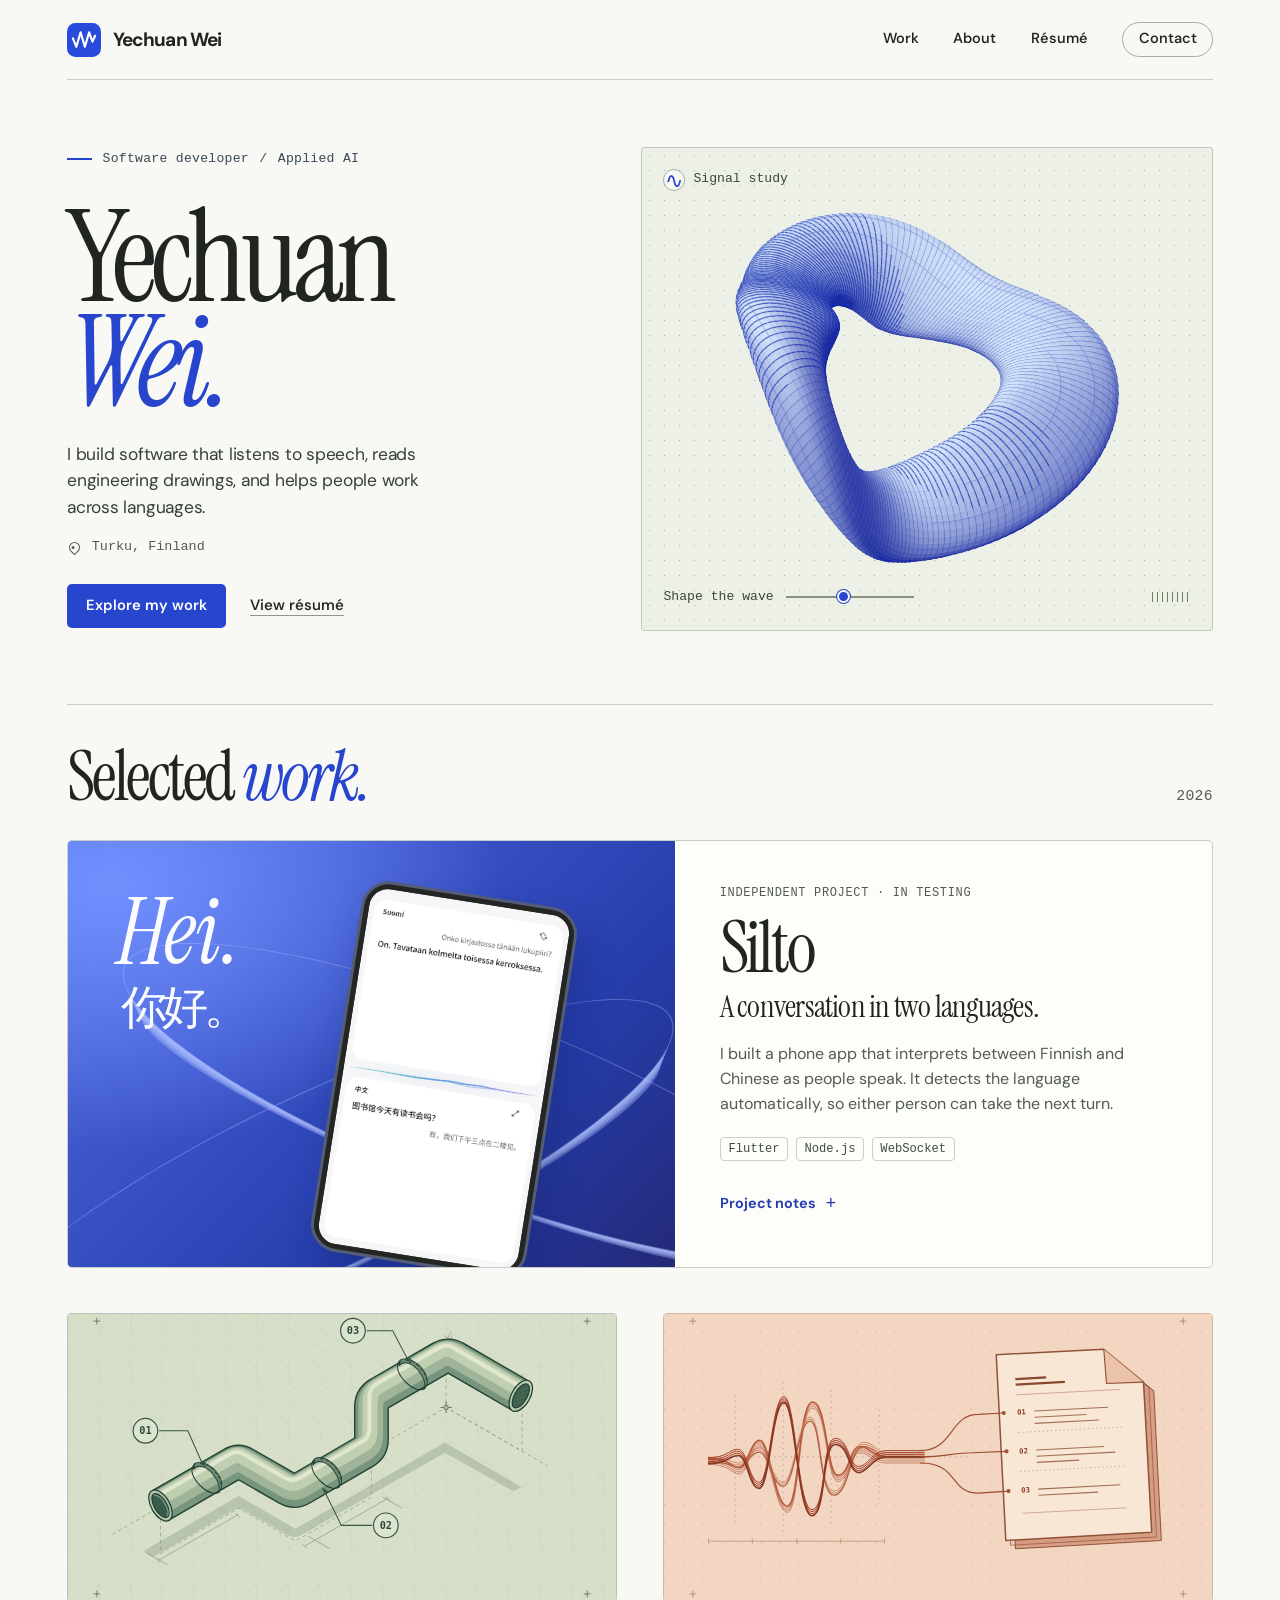
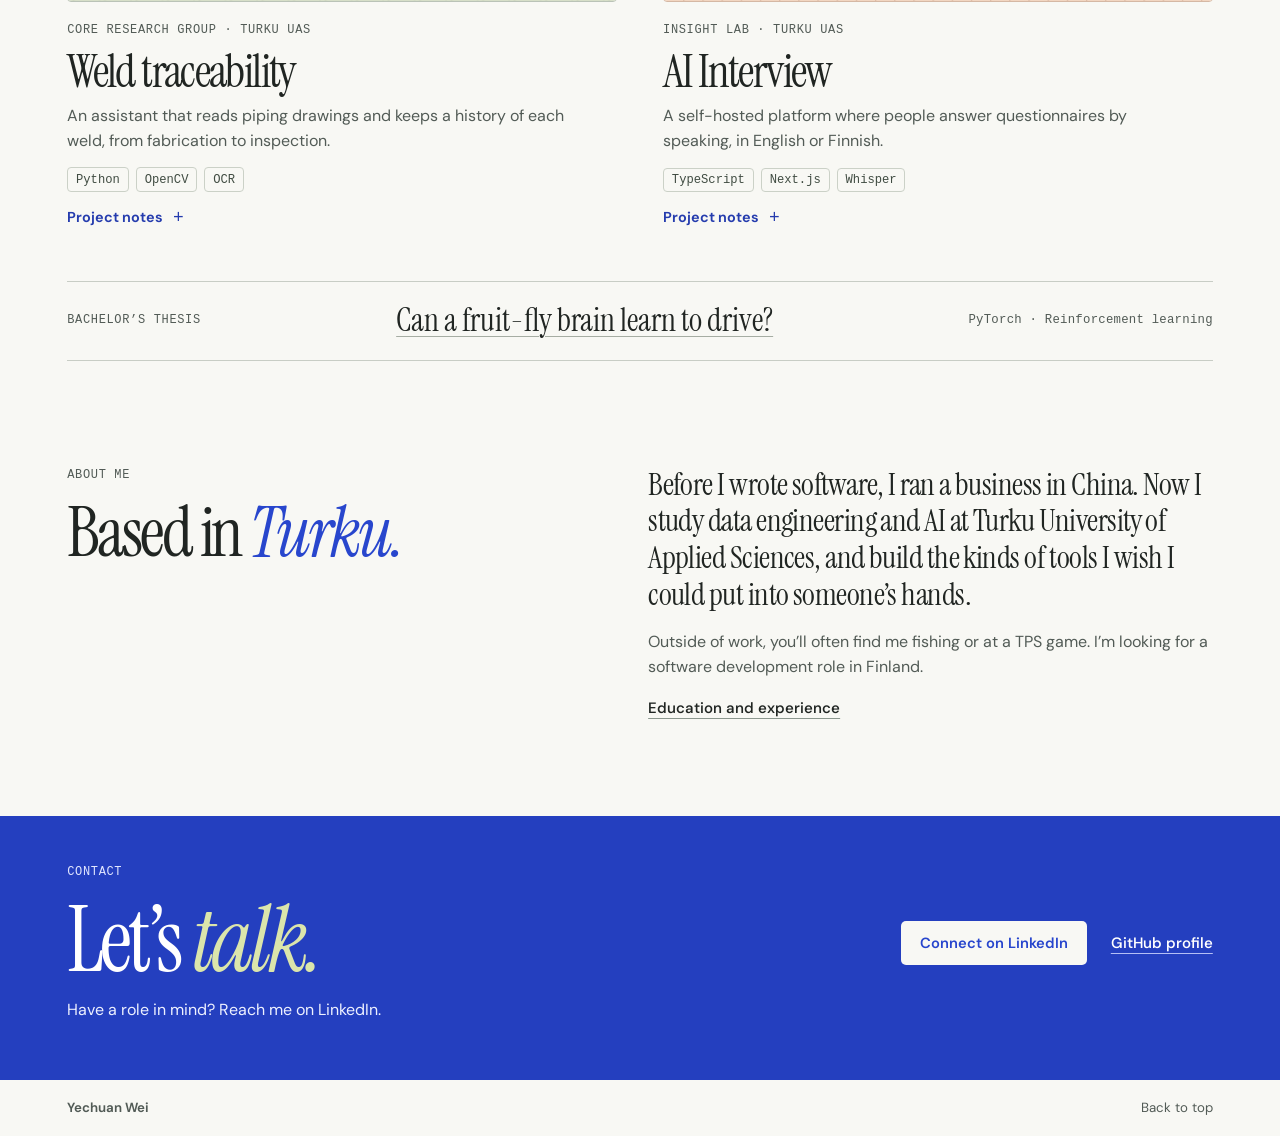
==== index.html @ ba3545ec "Publish Yechuan Wei portfolio and printable resume" ====
<!doctype html>
<html lang="en">
<head>
  <meta charset="utf-8">
  <meta name="viewport" content="width=device-width, initial-scale=1">
  <meta name="theme-color" content="#f8f8f4">
  <title>Yechuan Wei — Software developer in Turku</title>
  <meta name="description" content="Selected software and applied AI work by Yechuan Wei in Turku, Finland. Explore Silto, a weld traceability assistant, and a voice interview platform.">
  <meta property="og:title" content="Yechuan Wei — Software &amp; applied AI">
  <meta property="og:description" content="Independent projects and research work in Turku, Finland.">
  <meta property="og:type" content="website">
  <meta property="og:url" content="https://wycffff.github.io/">
  <link rel="canonical" href="https://wycffff.github.io/">
  <link rel="icon" href="assets/mark.svg" type="image/svg+xml">
  <link rel="preload" href="assets/instrument-serif.ttf" as="font" type="font/ttf" crossorigin>
  <link rel="stylesheet" href="assets/site.css">
  <script src="assets/signal.js" defer></script>
</head>
<body>
  <a class="skip" href="#main">Skip to content</a>
  <header class="mast wrap">
    <a class="brand" href="./" aria-label="Yechuan Wei, home"><img src="assets/mark.svg" alt="" width="34" height="34"> Yechuan Wei</a>
    <nav aria-label="Main navigation"><a href="#work">Work</a><a href="#about">About</a><a href="cv.html">Résumé</a><a class="nav-contact" href="#contact">Contact</a></nav>
  </header>
  <main id="main">
    <section class="hero wrap" aria-labelledby="name">
      <div class="intro">
        <p class="eyebrow"><span class="blue-line"></span> Software developer <span aria-hidden="true">/</span> Applied AI</p>
        <h1 id="name">Yechuan <em>Wei.</em></h1>
        <p class="intro-copy">I build software that listens to speech, reads engineering drawings, and helps people work across languages.</p>
        <p class="place"><span class="pin" aria-hidden="true"></span> Turku, Finland</p>
        <div class="actions"><a class="button primary" href="#work">Explore my work</a><a class="text-link" href="cv.html">View résumé</a></div>
      </div>
      <figure class="study">
        <div class="study-title"><span class="wave-icon" aria-hidden="true">∿</span> Signal study</div>
        <div class="plot"><canvas id="signal-art" aria-hidden="true"></canvas></div>
        <figcaption><label for="signal-shape">Shape the wave</label><input type="range" id="signal-shape" min="0" max="100" value="44" aria-label="Shape the wave"><span class="ticks" aria-hidden="true"></span></figcaption>
        <noscript><p class="no-script">Enable JavaScript to explore the interactive surface.</p></noscript>
      </figure>
    </section>
    <section id="work" class="work wrap" aria-labelledby="work-title">
      <div class="section-heading"><h2 id="work-title">Selected <em>work.</em></h2><span class="meta">2026</span></div>
      <article class="feature">
        <div class="silto-cover">
          <div class="cover-type" aria-hidden="true"><span>Hei.</span><span lang="zh">你好。</span></div>
          <div class="handset"><img src="assets/silto-live.webp" width="563" height="1000" loading="lazy" alt="Silto showing a sample library conversation in Finnish and Chinese."></div>
        </div>
        <div class="feature-copy">
          <p class="eyebrow micro">Independent project · In testing</p>
          <h3>Silto</h3><p class="subtitle">A conversation in two languages.</p>
          <p>I built a phone app that interprets between Finnish and Chinese as people speak. It detects the language automatically, so either person can take the next turn.</p>
          <ul class="stack" aria-label="Technologies"><li>Flutter</li><li>Node.js</li><li>WebSocket</li></ul>
          <details><summary><span class="closed">Project notes</span><span class="open">Close notes</span></summary><p>I wrote the Android app and the real-time backend that connects speech recognition, translation, and speech synthesis. I tested how the system handles numbers, units, and negation in spoken exchanges. The screenshot shows a sample conversation from the app.</p></details>
        </div>
      </article>
      <div class="projects">
        <article class="project">
          <img class="project-art" src="assets/weld-art.svg" alt="Illustration of a pipe network with its welds marked." width="800" height="480" loading="lazy">
          <p class="eyebrow micro">CoRe research group · Turku UAS</p>
          <h3>Weld traceability</h3>
          <p>An assistant that reads piping drawings and keeps a history of each weld, from fabrication to inspection.</p>
          <ul class="stack" aria-label="Technologies"><li>Python</li><li>OpenCV</li><li>OCR</li></ul>
          <details><summary><span class="closed">Project notes</span><span class="open">Close notes</span></summary><p>I combined pipe topology with a vision-language model to locate welds and read their identifiers. A Telegram bot lets field workers attach inspection notes and photos to a joint, then export its history as a weld log.</p></details>
        </article>
        <article class="project">
          <img class="project-art" src="assets/interview-art.svg" alt="Illustration of speech taking shape as a structured document." width="800" height="480" loading="lazy">
          <p class="eyebrow micro">INSIGHT Lab · Turku UAS</p>
          <h3>AI Interview</h3>
          <p>A self-hosted platform where people answer questionnaires by speaking, in English or Finnish.</p>
          <ul class="stack" aria-label="Technologies"><li>TypeScript</li><li>Next.js</li><li>Whisper</li></ul>
          <details><summary><span class="closed">Project notes</span><span class="open">Close notes</span></summary><p>As the main developer, I took an early prototype through packaging and deployment. I added questionnaire publishing, spoken follow-up questions, and reports in Word and PDF. Local speech and language models let an organisation process interviews on its own server.</p></details>
        </article>
      </div>
      <aside class="research"><span class="eyebrow micro">Bachelor’s thesis</span><a href="https://github.com/wycffff/fly-connectome-driving">Can a fruit-fly brain learn to drive?</a><span class="research-tech">PyTorch · Reinforcement learning</span></aside>
    </section>
    <section class="about wrap" id="about" aria-labelledby="about-title">
      <div><p class="eyebrow micro">About me</p><h2 id="about-title">Based in <em>Turku.</em></h2></div>
      <div class="bio"><p>Before I wrote software, I ran a business in China. Now I study data engineering and AI at Turku University of Applied Sciences, and build the kinds of tools I wish I could put into someone’s hands.</p><p>Outside of work, you’ll often find me fishing or at a TPS game. I’m looking for a software development role in Finland.</p><a class="text-link" href="cv.html">Education and experience</a></div>
    </section>
    <section id="contact" class="contact" aria-labelledby="contact-title"><div class="wrap contact-inner"><div><p class="eyebrow micro">Contact</p><h2 id="contact-title">Let’s <em>talk.</em></h2><p>Have a role in mind? Reach me on LinkedIn.</p></div><div class="contact-links"><a class="button" href="https://www.linkedin.com/in/yechuan-wei-78a9b0292/">Connect on LinkedIn</a><a class="text-link" href="https://github.com/wycffff">GitHub profile</a></div></div></section>
  </main>
  <footer class="wrap footer"><span>Yechuan Wei</span><a href="#main">Back to top</a></footer>
</body></html>
---- assets/site.css ----
@font-face{font-family:Instrument;src:url(instrument-serif.ttf) format("truetype");font-display:swap}
@font-face{font-family:Instrument;src:url(instrument-italic.ttf) format("truetype");font-style:italic;font-display:swap}
@font-face{font-family:DM;src:url(dm-sans.ttf) format("truetype");font-weight:100 1000;font-display:swap}
:root{--paper:#f8f8f4;--ink:#202522;--muted:#525b56;--blue:#2846cd;--rule:#c8cdc5;--serif:Instrument,Georgia,serif;--sans:DM,Arial,sans-serif;--mono:ui-monospace,"SFMono-Regular",Consolas,monospace;color:var(--ink);background:var(--paper);font-family:var(--sans);font-synthesis:none;scroll-behavior:smooth}
*{box-sizing:border-box}body,figure,h1,h2,h3,p{margin:0}body{font-size:1rem;line-height:1.55}a{color:inherit;text-decoration:none}button,input,summary{font:inherit}a,summary,input{touch-action:manipulation}a:focus-visible,summary:focus-visible,input:focus-visible{outline:3px solid #ea7300;outline-offset:5px}
.wrap{width:min(1320px,calc(100% - clamp(44px,10.5vw,170px)));margin-inline:auto}section[id]{scroll-margin-top:1.5rem}.skip{position:fixed;left:1rem;top:-8rem;background:white;padding:.65rem 1rem;z-index:3}.skip:focus{top:1rem}
.mast{min-height:80px;display:flex;justify-content:space-between;align-items:center;gap:1rem;border-bottom:1px solid var(--rule)}
.brand,.mast nav,.actions,.place,.eyebrow,.study-title,.study figcaption,.section-heading,.stack,.contact-links,.footer{display:flex;align-items:center}
.brand{gap:.72rem;font-weight:700;letter-spacing:-.045em;font-size:1.19rem}.mast nav{gap:clamp(1.2rem,2.7vw,2.7rem);font-size:.91rem;font-weight:550}.mast nav a:hover,.footer a:hover{color:var(--blue)}.nav-contact{border:1px solid #a6afa4;border-radius:20px;padding:.34rem .95rem}
.hero{display:grid;grid-template-columns:1fr 1.12fr;gap:clamp(35px,5vw,85px);align-items:center;padding-block:clamp(45px,5.2vw,83px) clamp(52px,5.7vw,85px)}
.intro{min-width:0}.eyebrow,.meta,.research-tech{font:500 .82rem/1.4 var(--mono);letter-spacing:.02em}.eyebrow{gap:.65rem}.blue-line{display:inline-block;width:25px;height:2px;background:var(--blue)}.intro .eyebrow{color:#384a55}
h1,h2,h3,.subtitle{font-family:var(--serif);font-weight:400}h1{font-size:clamp(6.2rem,9.9vw,10.5rem);line-height:.79;letter-spacing:-.05em;margin:clamp(1.8rem,3.1vw,3.1rem) 0 1.75rem}h1 em{display:block;margin-top:.04em;color:var(--blue);font-weight:400}em{font-weight:400}
.intro-copy{font-size:clamp(1.07rem,1.36vw,1.25rem);letter-spacing:-.014em;line-height:1.52;color:#354239;max-width:33ch}.place{gap:.6rem;margin-top:1.1rem;color:var(--muted);font: .84rem/1.4 var(--mono)}.pin{width:11px;height:11px;border:1.6px solid currentColor;border-radius:8px 8px 8px 0;transform:rotate(-45deg);margin:0 2px}.pin:after{content:"";display:block;width:3px;height:3px;background:currentColor;border-radius:100%;margin:2.3px}
.actions{gap:1.5rem;margin-top:1.7rem}.button{display:inline-flex;min-height:44px;align-items:center;justify-content:center;border-radius:5px;padding:.65rem 1.18rem;font-size:.92rem;font-weight:600;background:var(--paper);color:var(--blue);transition:background .16s}.button.primary{background:var(--blue);color:white}.button.primary:hover{background:#192d9f}.text-link{display:inline-block;font-size:.94rem;font-weight:550;text-decoration:underline;text-underline-offset:5px;text-decoration-color:#8b978e}.text-link:hover{color:var(--blue);text-decoration-color:currentColor}
.study{position:relative;isolation:isolate;overflow:hidden;display:flex;flex-direction:column;aspect-ratio:1.18;background-color:#ecf0e6;background-image:radial-gradient(#a4b09d 0.66px,transparent 0.8px);background-size:15px 15px;border:1px solid #bfcbba;border-radius:3px;padding:clamp(13px,1.65vw,25px)}
.study-title,.study figcaption{font-family:var(--mono);color:#3a483d;font-size:.82rem}.study-title{gap:8px}.wave-icon{display:inline-grid;place-items:center;width:22px;height:22px;border:1px solid #a6b69f;border-radius:50%;font:bold 22px/1 Georgia;color:var(--blue);background:var(--paper)}
.plot{flex:1;min-height:0;position:relative;margin:.2rem .15rem}.plot canvas{position:absolute;inset:0;display:block;width:100%;height:100%}.study figcaption{gap:.8rem;justify-content:flex-start}.study input{appearance:none;-webkit-appearance:none;width:clamp(80px,10vw,145px);height:24px;margin:0;background:transparent;cursor:pointer;accent-color:var(--blue)}.study input::-webkit-slider-runnable-track{height:2px;background:#84927f}.study input::-moz-range-track{height:2px;background:#84927f}.study input::-webkit-slider-thumb{appearance:none;width:13px;height:13px;margin-top:-5.5px;background:var(--blue);border-radius:50%;border:2px solid var(--paper);box-shadow:0 0 0 1px var(--blue)}.study input::-moz-range-thumb{width:10px;height:10px;border:2px solid var(--paper);border-radius:50%;background:var(--blue)}.ticks{width:39px;height:10px;margin-left:auto;background:repeating-linear-gradient(90deg,#68805e 0 1px,transparent 1px 5px)}.no-script{position:absolute;top:45%;width:85%;text-align:center}
.work{border-top:1px solid var(--rule);padding:2.4rem 0 4rem}.section-heading{justify-content:space-between;align-items:baseline;margin-bottom:1.8rem}h2{font-size:clamp(3.05rem,5.4vw,5.4rem);line-height:.98;letter-spacing:-.045em}h2 em{color:var(--blue)}.meta,.micro{color:var(--muted)}.meta{font-size:.92rem}
.feature{display:grid;grid-template-columns:1.13fr 1fr;border:1px solid var(--rule);border-radius:5px;overflow:hidden;background:#fdfdf9}.feature-copy{padding:clamp(1.65rem,3.5vw,3.5rem);align-self:center}.micro{text-transform:uppercase;font-size:.75rem;letter-spacing:.055em}.feature h3{margin:.62rem 0 .18rem;font-size:clamp(3.4rem,5.6vw,6.5rem);letter-spacing:-.045em;line-height:1}.subtitle{font-size:clamp(1.6rem,2.4vw,2.5rem);line-height:1.12;margin:.4rem 0 1.1rem;letter-spacing:-.025em}.feature-copy>p:not(.eyebrow,.subtitle),.project>p:not(.eyebrow),details p,.bio p{color:var(--muted)}.feature-copy>p:not(.eyebrow,.subtitle){max-width:45ch}
.silto-cover{position:relative;isolation:isolate;overflow:hidden;min-height:380px;background:radial-gradient(ellipse at 7% 10%,#7190fe,transparent 49%),linear-gradient(135deg,#506ae3,#263ead 66%,#242978);color:#fbfcff}
.silto-cover:before,.silto-cover:after{content:"";position:absolute;width:125%;height:41%;bottom:0;left:-20%;transform:rotate(-25deg);border:1px solid #b0c0ff63;border-radius:50%;box-shadow:0 8px 0 -7px #b0c0ff63,0 16px 0 -14px #b0c0ff63,0 24px 0 -21px #b0c0ff63,0 32px 0 -28px #b0c0ff63}
.silto-cover:after{bottom:18%;left:5%;transform:rotate(21deg);z-index:-1}.cover-type{position:absolute;left:8%;top:11%;font:italic clamp(3.7rem,7vw,7.5rem)/1 var(--serif);z-index:1}.cover-type span{display:block}.cover-type span[lang]{font:400 clamp(1.7rem,3.6vw,3.7rem)/1.35 "Noto Serif CJK SC","Songti SC",serif;letter-spacing:-.1em;margin-left:4px}
.handset{position:absolute;left:44%;top:12%;width:clamp(155px,17vw,255px);transform:rotate(9deg);background:#242623;border:3px solid #555c75;border-radius:28px;padding:5px;box-shadow:11px 20px 35px #121d634c}.handset img{display:block;width:100%;height:auto;border-radius:19px}
.stack{gap:.45rem;list-style:none;flex-wrap:wrap;padding:0;margin:1.25rem 0}.stack li{border:1px solid #cbd1c7;border-radius:4px;padding:.14rem .49rem;font: .76rem/1.5 var(--mono);color:#404c42}.feature details,.project details{padding-top:.2rem}details summary{cursor:pointer;list-style:none;display:inline-flex;align-items:center;gap:.62rem;color:#253cae;font-size:.9rem;font-weight:650;min-height:38px}summary::-webkit-details-marker{display:none}summary:after{content:"+";font:1.12rem var(--mono)}details[open] summary:after{content:"−"}details .open,details[open] .closed{display:none}details[open] .open{display:inline}details p{font-size:.98rem;max-width:62ch;padding:.55rem 0}
.projects{display:grid;grid-template-columns:1fr 1fr;gap:clamp(1.5rem,3.6vw,3.5rem);margin-top:clamp(2.1rem,3.5vw,3.6rem)}.project-art{display:block;width:100%;height:auto;aspect-ratio:1.9;object-fit:cover;border:1px solid #bac3b7;border-radius:4px;margin-bottom:1.25rem}.project:nth-child(2) .project-art{border-color:#d5b8a4}.project h3{font-size:clamp(2.3rem,3.6vw,3.8rem);line-height:1.1;letter-spacing:-.035em;margin:.4rem 0 .5rem}.project>p:not(.eyebrow){max-width:47ch}.project .stack{margin:.85rem 0 .2rem}
.research{display:flex;align-items:center;justify-content:space-between;gap:1.5rem;border-block:1px solid var(--rule);padding:1.35rem 0;margin-top:2.75rem}.research a{font:clamp(1.55rem,2.5vw,2.3rem)/1.1 var(--serif);text-decoration:underline;text-decoration-thickness:1px;text-underline-offset:5px;text-decoration-color:#a6ada3}.research a:hover{color:var(--blue)}.research-tech{font-size:.77rem;color:var(--muted)}
.about{display:grid;grid-template-columns:1fr 1.12fr;gap:clamp(2rem,6vw,6rem);padding:2.6rem 0 6rem}.about .eyebrow,.contact .eyebrow{margin-bottom:1rem}.bio p:first-child{color:var(--ink);font:clamp(1.6rem,2.4vw,2.25rem)/1.2 var(--serif);letter-spacing:-.018em}.bio p+p{margin:1rem 0}.contact{background:#243fbf;color:#fff}.contact-inner{display:flex;align-items:center;justify-content:space-between;padding-block:3rem 3.6rem;gap:2rem}.contact .micro{color:#e1e6ff}.contact h2{font-size:clamp(4rem,7vw,7rem)}.contact h2 em{color:#dbe5ab}.contact p:not(.eyebrow){color:#eef1ff;margin-top:.8rem}.contact-links{gap:1.5rem}.contact .text-link{color:white;text-decoration-color:#b5bff5}.contact .button:hover{background:#e7edc9}.footer{justify-content:space-between;padding-block:1.1rem;font-size:.83rem;color:var(--muted)}.footer span{font-weight:650}
@media(max-width:850px){.hero{gap:1.8rem;grid-template-columns:1fr 1fr}.study{aspect-ratio:.99}.research{flex-wrap:wrap;justify-content:flex-start}.research-tech{flex-basis:100%}.feature-copy{padding:1.5rem}.silto-cover{min-height:310px}.contact-links{flex-direction:column;align-items:flex-start;gap:.8rem}}
@media(max-width:650px){.wrap{width:calc(100% - 36px)}.mast{min-height:66px}.brand{gap:.45rem;font-size:1rem}.brand img{width:28px;height:28px}.mast nav{gap:.77rem;font-size:.82rem}.nav-contact{padding:.3rem .6rem}.hero{grid-template-columns:1fr;gap:1.9rem;padding-block:2rem 2.2rem}h1{font-size:clamp(5.1rem,19.5vw,7.2rem);margin:1.35rem 0 1.1rem;line-height:.94}h1 em{display:inline;margin:0}.intro-copy{max-width:38ch}.place{margin-top:.65rem}.actions{margin-top:1.25rem}.study{aspect-ratio:1.35;padding:14px}.work{padding:1.65rem 0 2.2rem}.section-heading{margin-bottom:1.2rem}.feature,.projects,.about{grid-template-columns:1fr}.feature-copy{padding:1.5rem}.silto-cover{min-height:auto;aspect-ratio:1.5}.handset{width:40%;top:9%;left:45%}.cover-type{font-size:clamp(3.8rem,15vw,6rem)}.cover-type span[lang]{font-size:clamp(2rem,8vw,3.5rem)}.projects{gap:2rem;margin-top:2rem}.about{gap:1.05rem;padding:1.1rem 0 3rem}.research{gap:.55rem;align-items:flex-start;flex-direction:column}.research-tech{flex-basis:auto}.contact-inner{align-items:flex-start;flex-direction:column}.contact-links{flex-direction:row;align-items:center;gap:1.3rem}}
@media(max-width:380px){.mast nav{gap:.58rem}.nav-contact{border:0;padding:0}.mast .brand{font-size:.92rem}.hero .eyebrow{font-size:.74rem}}
@media(prefers-reduced-motion:reduce){:root{scroll-behavior:auto}*,*::before,*::after{transition:none!important}}
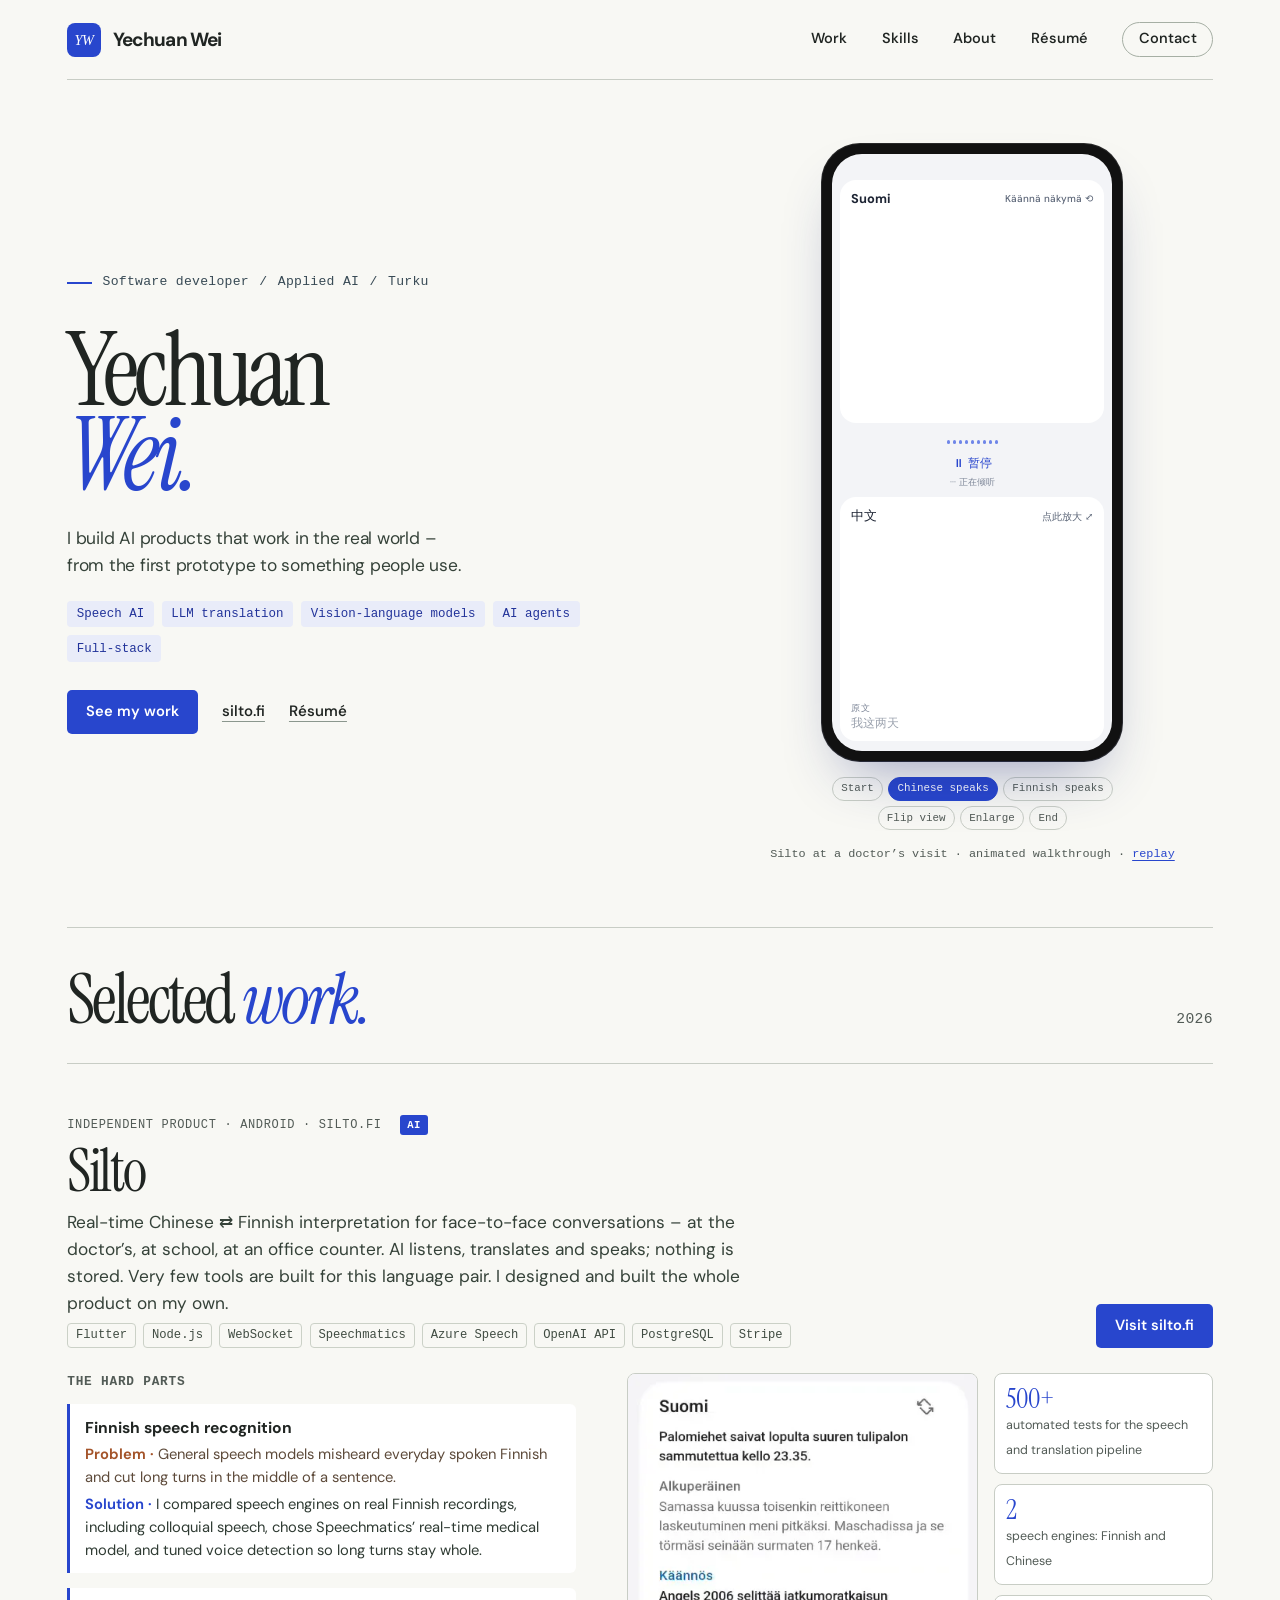
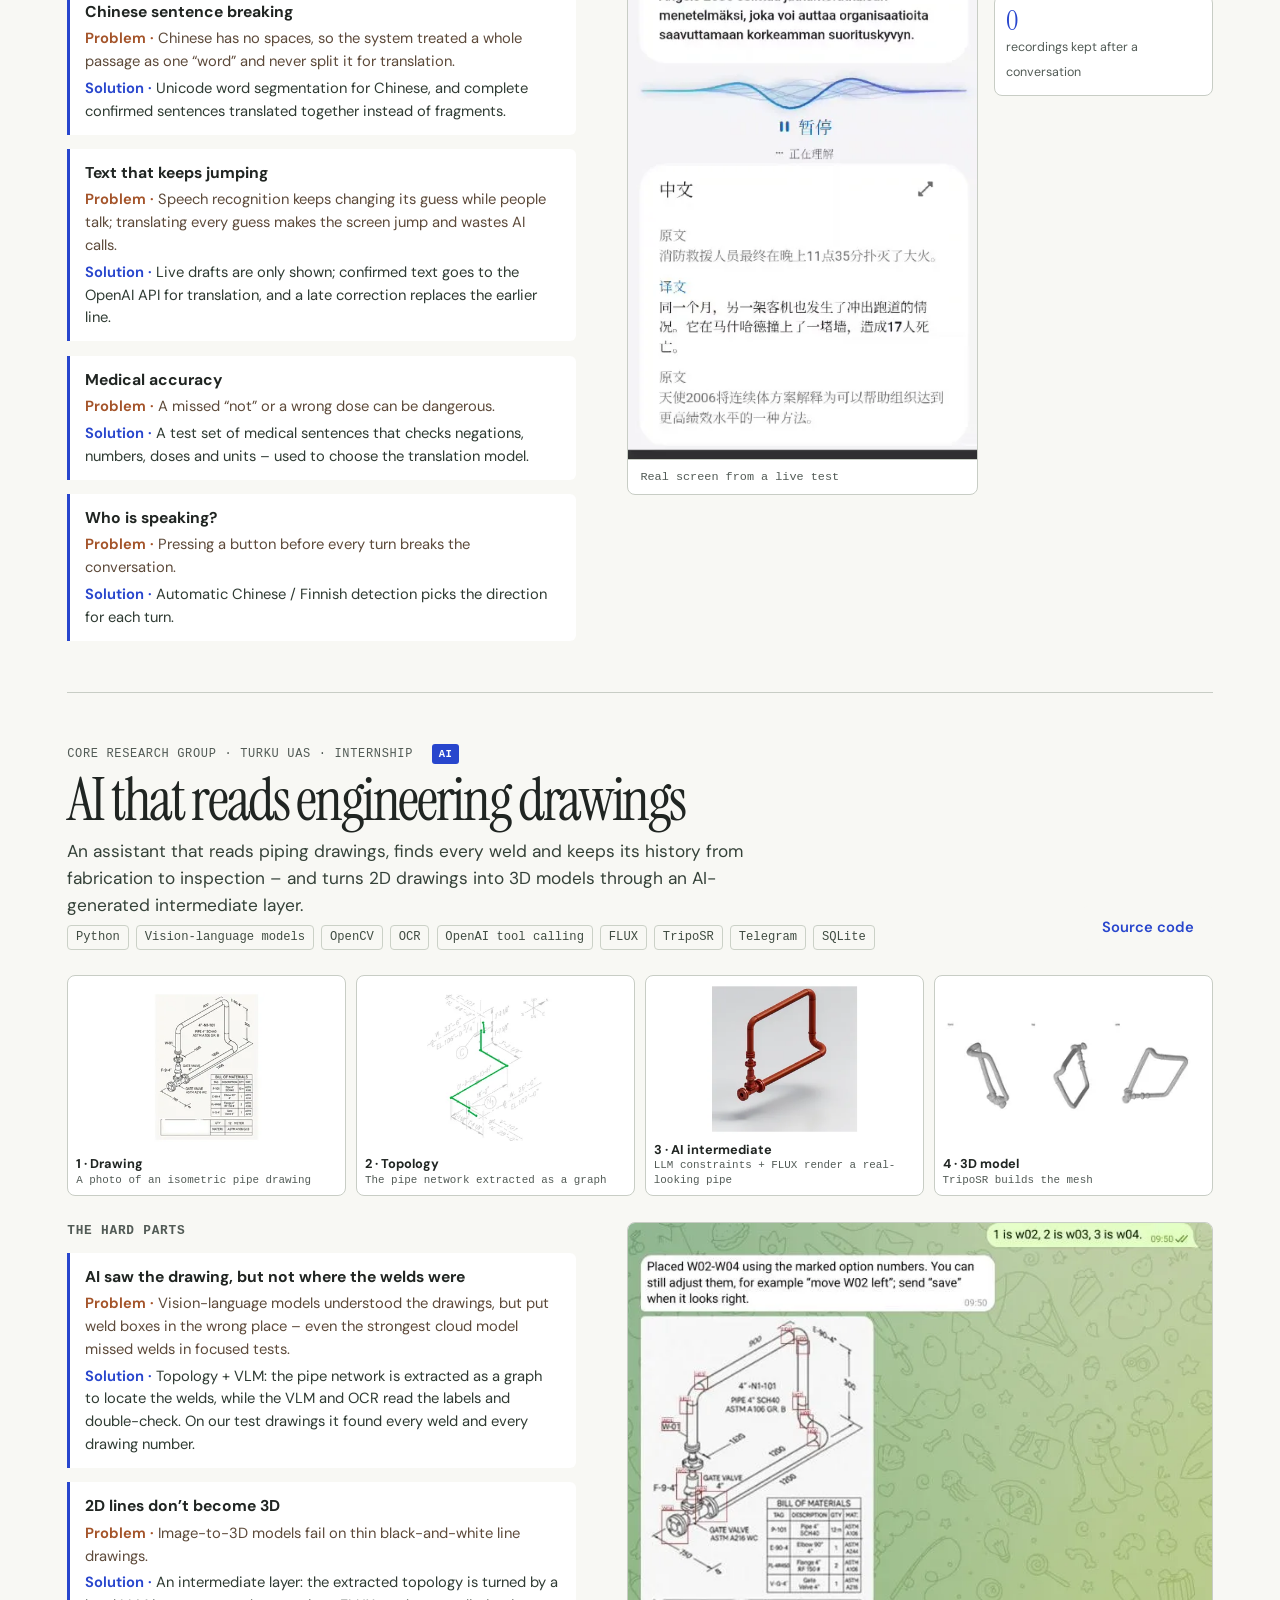
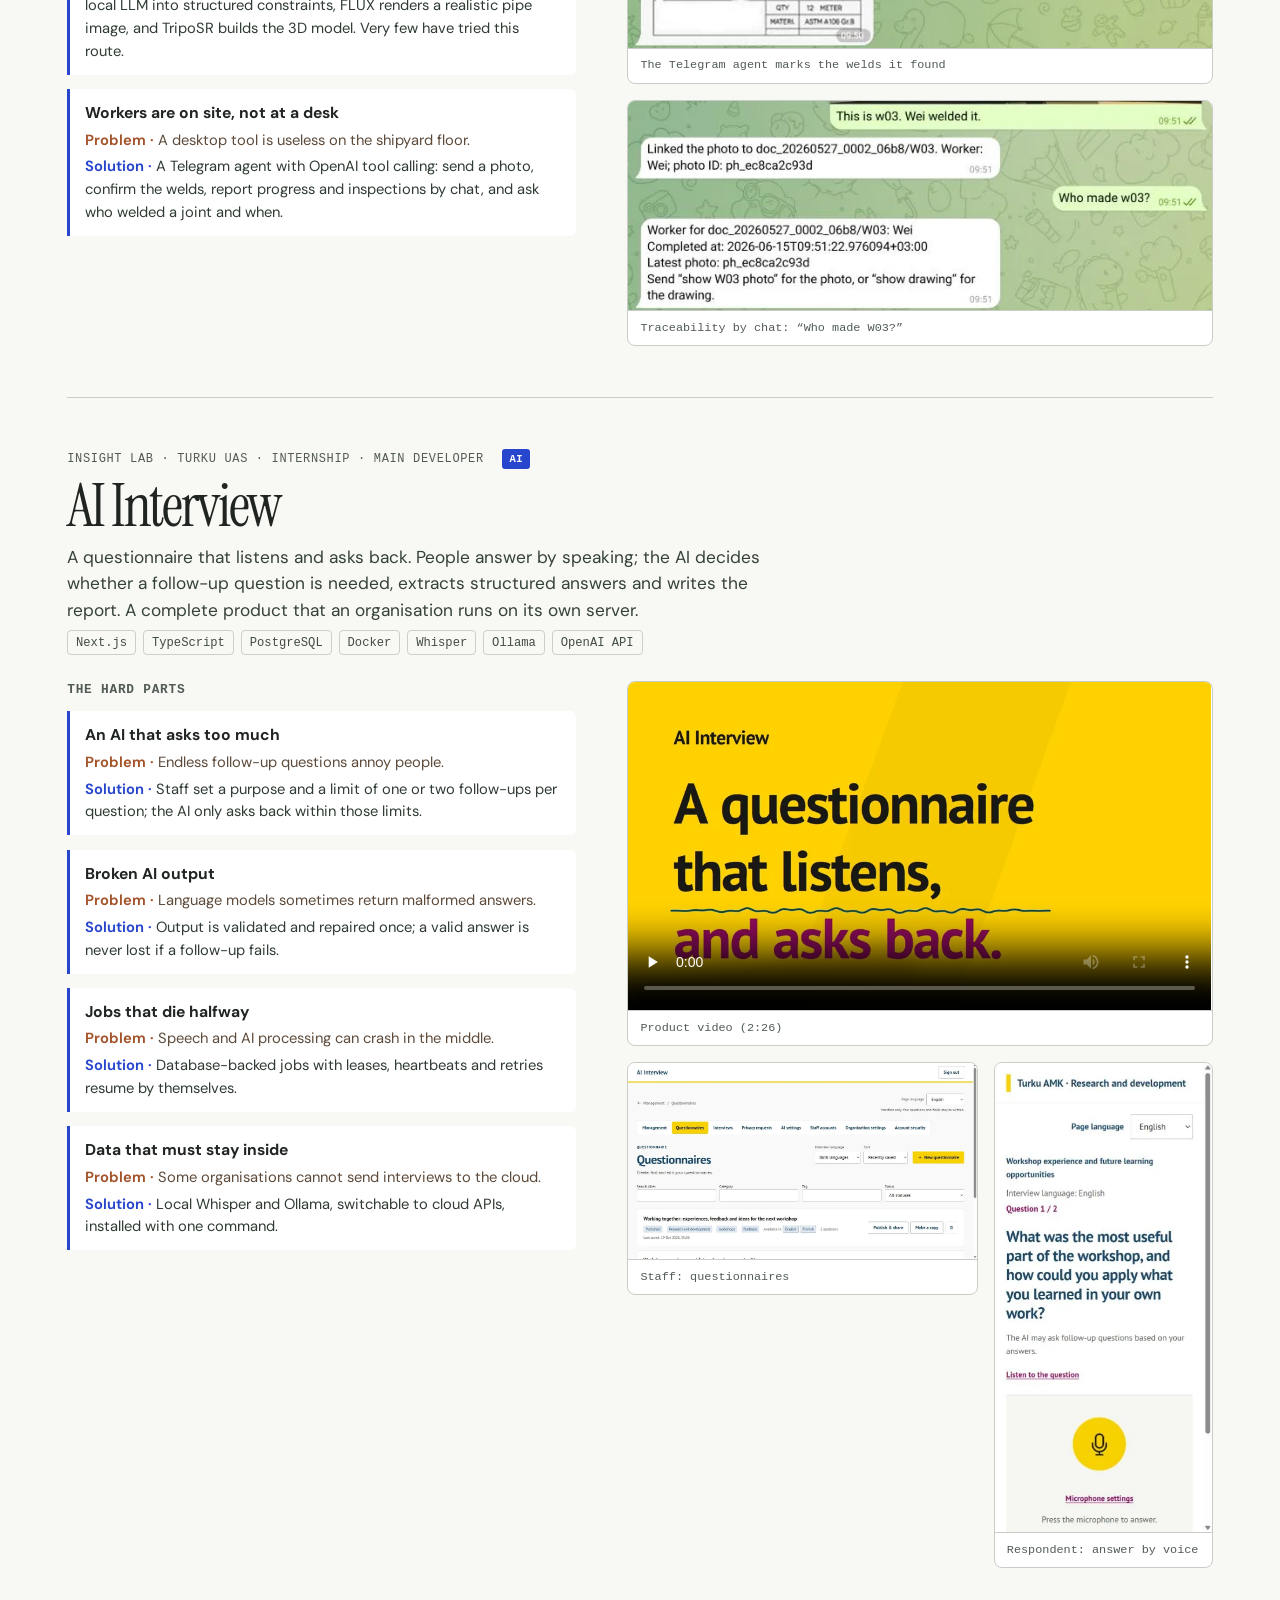
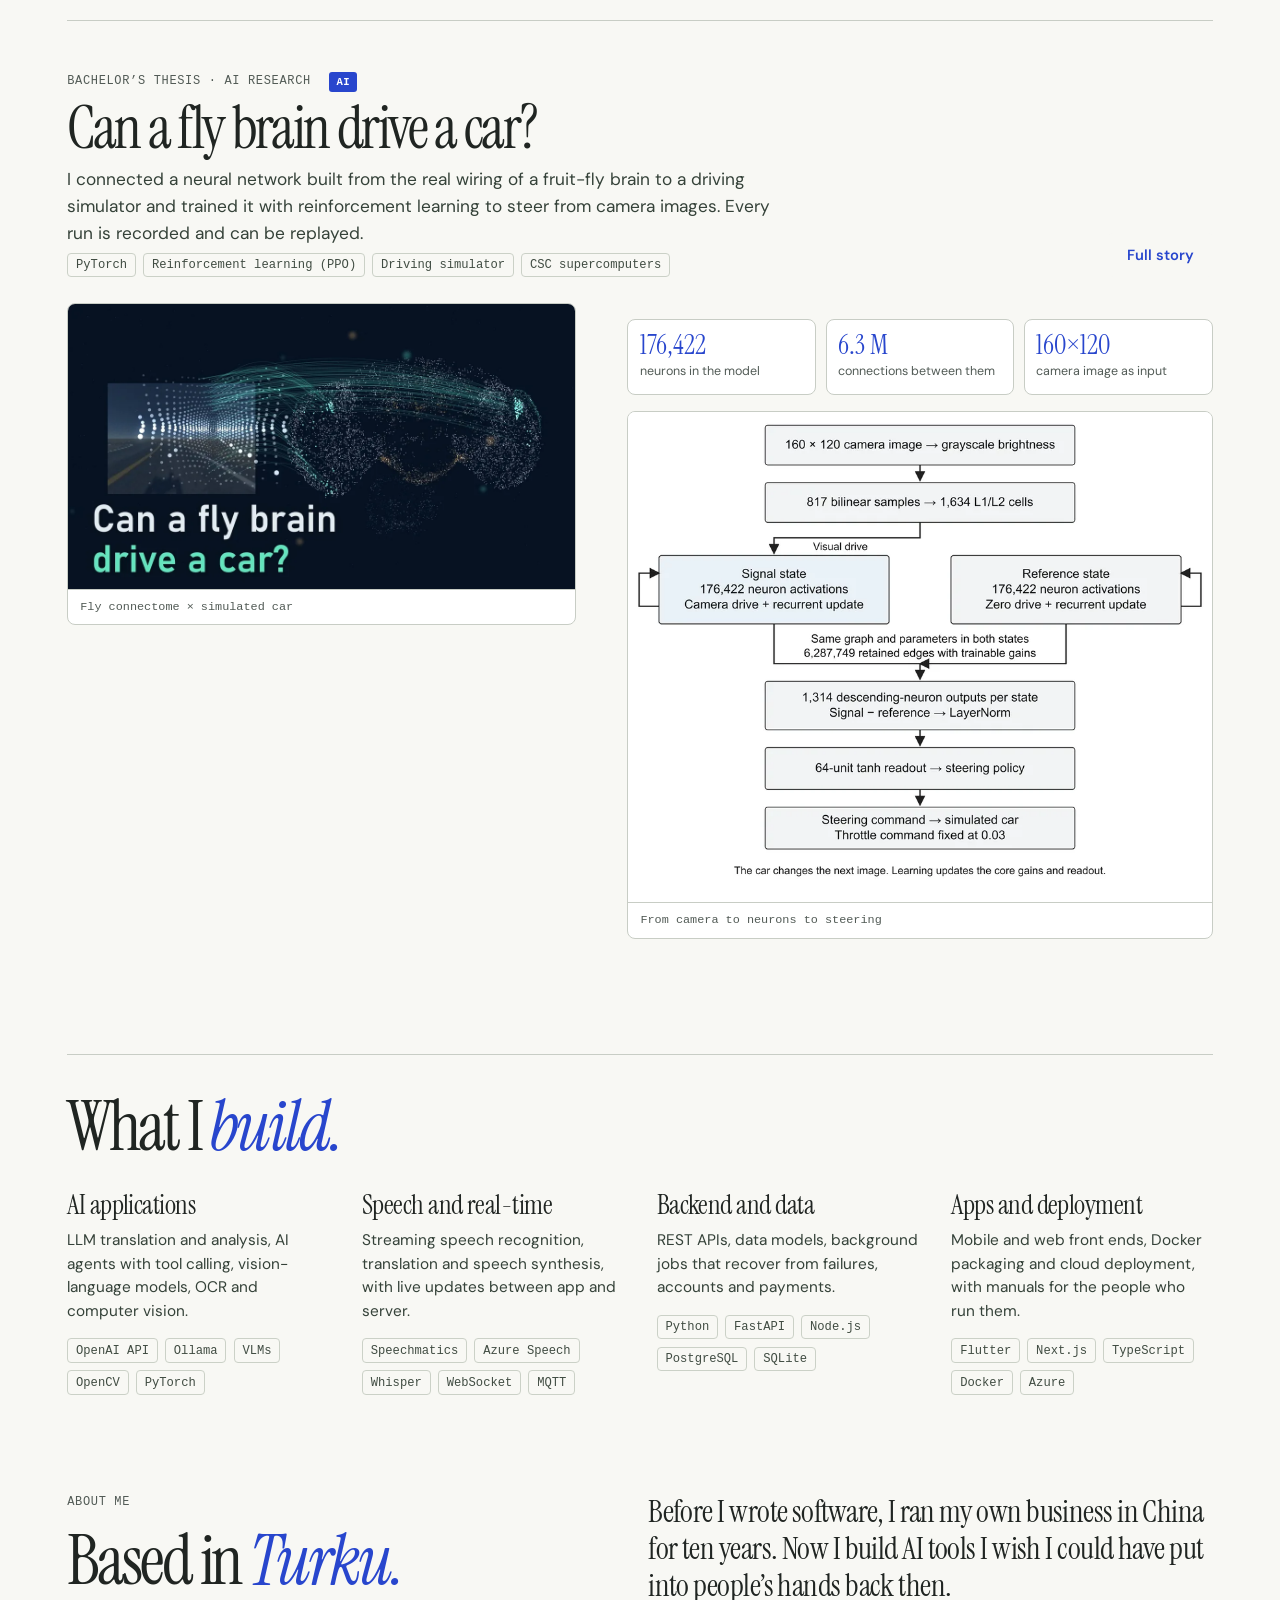
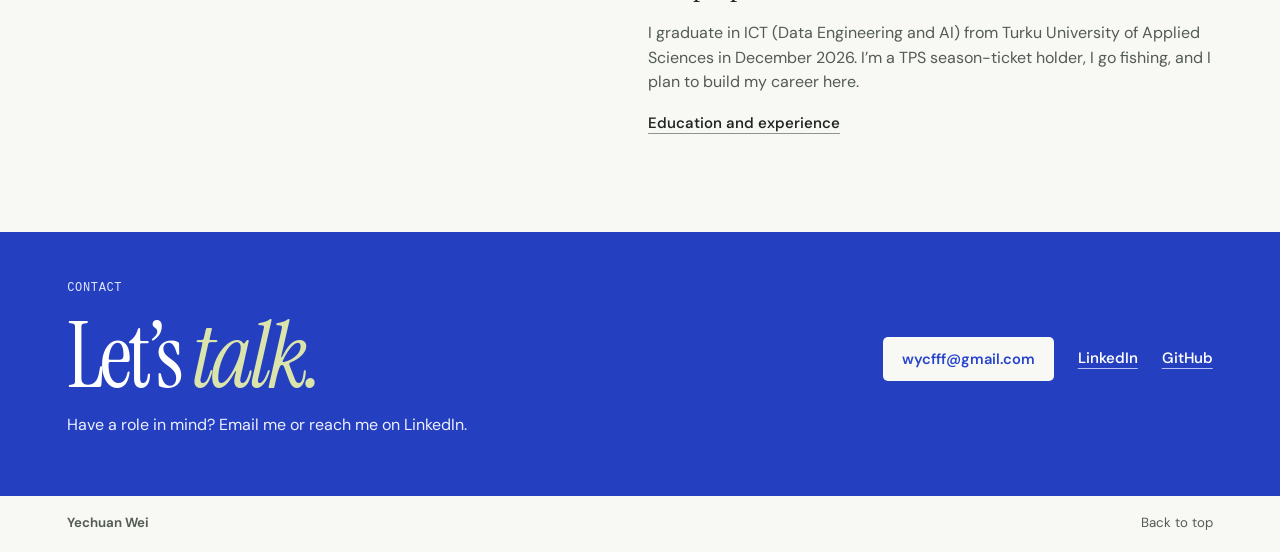
==== commit e4ed36ed: "Show projects with real visuals, live Silto demo and problem-solution notes Replace the decorative s" ====
--- a/index.html
+++ b/index.html
@@ -4,80 +4,204 @@
   <meta charset="utf-8">
   <meta name="viewport" content="width=device-width, initial-scale=1">
   <meta name="theme-color" content="#f8f8f4">
-  <title>Yechuan Wei — Software developer in Turku</title>
-  <meta name="description" content="Selected software and applied AI work by Yechuan Wei in Turku, Finland. Explore Silto, a weld traceability assistant, and a voice interview platform.">
-  <meta property="og:title" content="Yechuan Wei — Software &amp; applied AI">
-  <meta property="og:description" content="Independent projects and research work in Turku, Finland.">
+  <title>Yechuan Wei — AI products, built end to end</title>
+  <meta name="description" content="Yechuan Wei, software developer in Turku, Finland. Silto real-time Chinese–Finnish interpreter, AI that reads engineering drawings, and a voice interview platform.">
+  <meta property="og:title" content="Yechuan Wei — AI products, built end to end">
+  <meta property="og:description" content="Real-time speech translation, AI for engineering drawings and a voice interview platform. Turku, Finland.">
   <meta property="og:type" content="website">
   <meta property="og:url" content="https://wycffff.github.io/">
+  <meta property="og:image" content="https://wycffff.github.io/assets/silto-real.webp">
   <link rel="canonical" href="https://wycffff.github.io/">
   <link rel="icon" href="assets/mark.svg" type="image/svg+xml">
   <link rel="preload" href="assets/instrument-serif.ttf" as="font" type="font/ttf" crossorigin>
   <link rel="stylesheet" href="assets/site.css">
-  <script src="assets/signal.js" defer></script>
+  <link rel="stylesheet" href="assets/v2.css">
+  <script src="assets/silto-demo.js" defer></script>
 </head>
 <body>
   <a class="skip" href="#main">Skip to content</a>
   <header class="mast wrap">
     <a class="brand" href="./" aria-label="Yechuan Wei, home"><img src="assets/mark.svg" alt="" width="34" height="34"> Yechuan Wei</a>
-    <nav aria-label="Main navigation"><a href="#work">Work</a><a href="#about">About</a><a href="cv.html">Résumé</a><a class="nav-contact" href="#contact">Contact</a></nav>
+    <nav aria-label="Main navigation"><a href="#work">Work</a><a href="#skills">Skills</a><a href="#about">About</a><a href="cv.html">Résumé</a><a class="nav-contact" href="#contact">Contact</a></nav>
   </header>
   <main id="main">
-    <section class="hero wrap" aria-labelledby="name">
+
+    <section class="hero-v2 wrap" aria-labelledby="name">
       <div class="intro">
-        <p class="eyebrow"><span class="blue-line"></span> Software developer <span aria-hidden="true">/</span> Applied AI</p>
+        <p class="eyebrow"><span class="blue-line"></span> Software developer <span aria-hidden="true">/</span> Applied AI <span aria-hidden="true">/</span> Turku</p>
         <h1 id="name">Yechuan <em>Wei.</em></h1>
-        <p class="intro-copy">I build software that listens to speech, reads engineering drawings, and helps people work across languages.</p>
-        <p class="place"><span class="pin" aria-hidden="true"></span> Turku, Finland</p>
-        <div class="actions"><a class="button primary" href="#work">Explore my work</a><a class="text-link" href="cv.html">View résumé</a></div>
+        <p class="intro-copy">I build AI products that work in the real world – from the first prototype to something people use.</p>
+        <div class="proof"><span>Speech AI</span><span>LLM translation</span><span>Vision-language models</span><span>AI agents</span><span>Full-stack</span></div>
+        <div class="actions"><a class="button primary" href="#work">See my work</a><a class="text-link" href="https://silto.fi">silto.fi</a><a class="text-link" href="cv.html">Résumé</a></div>
       </div>
-      <figure class="study">
-        <div class="study-title"><span class="wave-icon" aria-hidden="true">∿</span> Signal study</div>
-        <div class="plot"><canvas id="signal-art" aria-hidden="true"></canvas></div>
-        <figcaption><label for="signal-shape">Shape the wave</label><input type="range" id="signal-shape" min="0" max="100" value="44" aria-label="Shape the wave"><span class="ticks" aria-hidden="true"></span></figcaption>
-        <noscript><p class="no-script">Enable JavaScript to explore the interactive surface.</p></noscript>
+
+      <figure class="demo" data-silto-demo aria-label="Animated demonstration of the Silto interpreter app">
+        <div class="phone">
+          <div class="screen">
+            <section class="pane fi">
+              <div class="pane-head">Suomi <button class="flip-btn" tabindex="-1">Käännä näkymä ⟲</button></div>
+              <div class="pane-body"></div>
+              <div class="idle">Odotetaan puhetta</div>
+            </section>
+            <div class="mid">
+              <div class="wave" aria-hidden="true"><i></i><i></i><i></i><i></i><i></i><i></i><i></i><i></i><i></i></div>
+              <button class="main-btn" tabindex="-1">▶ 开始</button>
+              <span class="status">点击开始</span>
+            </div>
+            <section class="pane zh">
+              <div class="pane-head">中文 <button class="zoom-btn" tabindex="-1">点此放大 ⤢</button></div>
+              <div class="pane-body"></div>
+            </section>
+            <span class="tap" aria-hidden="true"></span>
+          </div>
+        </div>
+        <ol class="demo-steps" aria-hidden="true"><li>Start</li><li>Chinese speaks</li><li>Finnish speaks</li><li>Flip view</li><li>Enlarge</li><li>End</li></ol>
+        <figcaption class="demo-caption">Silto at a doctor’s visit · animated walkthrough · <button class="demo-replay">replay</button></figcaption>
       </figure>
     </section>
+
     <section id="work" class="work wrap" aria-labelledby="work-title">
       <div class="section-heading"><h2 id="work-title">Selected <em>work.</em></h2><span class="meta">2026</span></div>
-      <article class="feature">
-        <div class="silto-cover">
-          <div class="cover-type" aria-hidden="true"><span>Hei.</span><span lang="zh">你好。</span></div>
-          <div class="handset"><img src="assets/silto-live.webp" width="563" height="1000" loading="lazy" alt="Silto showing a sample library conversation in Finnish and Chinese."></div>
-        </div>
-        <div class="feature-copy">
-          <p class="eyebrow micro">Independent project · In testing</p>
-          <h3>Silto</h3><p class="subtitle">A conversation in two languages.</p>
-          <p>I built a phone app that interprets between Finnish and Chinese as people speak. It detects the language automatically, so either person can take the next turn.</p>
-          <ul class="stack" aria-label="Technologies"><li>Flutter</li><li>Node.js</li><li>WebSocket</li></ul>
-          <details><summary><span class="closed">Project notes</span><span class="open">Close notes</span></summary><p>I wrote the Android app and the real-time backend that connects speech recognition, translation, and speech synthesis. I tested how the system handles numbers, units, and negation in spoken exchanges. The screenshot shows a sample conversation from the app.</p></details>
-        </div>
-      </article>
-      <div class="projects">
-        <article class="project">
-          <img class="project-art" src="assets/weld-art.svg" alt="Illustration of a pipe network with its welds marked." width="800" height="480" loading="lazy">
-          <p class="eyebrow micro">CoRe research group · Turku UAS</p>
-          <h3>Weld traceability</h3>
-          <p>An assistant that reads piping drawings and keeps a history of each weld, from fabrication to inspection.</p>
-          <ul class="stack" aria-label="Technologies"><li>Python</li><li>OpenCV</li><li>OCR</li></ul>
-          <details><summary><span class="closed">Project notes</span><span class="open">Close notes</span></summary><p>I combined pipe topology with a vision-language model to locate welds and read their identifiers. A Telegram bot lets field workers attach inspection notes and photos to a joint, then export its history as a weld log.</p></details>
-        </article>
-        <article class="project">
-          <img class="project-art" src="assets/interview-art.svg" alt="Illustration of speech taking shape as a structured document." width="800" height="480" loading="lazy">
-          <p class="eyebrow micro">INSIGHT Lab · Turku UAS</p>
-          <h3>AI Interview</h3>
-          <p>A self-hosted platform where people answer questionnaires by speaking, in English or Finnish.</p>
-          <ul class="stack" aria-label="Technologies"><li>TypeScript</li><li>Next.js</li><li>Whisper</li></ul>
-          <details><summary><span class="closed">Project notes</span><span class="open">Close notes</span></summary><p>As the main developer, I took an early prototype through packaging and deployment. I added questionnaire publishing, spoken follow-up questions, and reports in Word and PDF. Local speech and language models let an organisation process interviews on its own server.</p></details>
-        </article>
+
+      <!-- SILTO -->
+      <article class="case" id="silto">
+        <div class="case-head">
+          <div>
+            <p class="eyebrow micro">Independent product · Android · silto.fi <span class="tag-ai">AI</span></p>
+            <h3>Silto</h3>
+            <p class="lede">Real-time Chinese ⇄ Finnish interpretation for face-to-face conversations – at the doctor’s, at school, at an office counter. AI listens, translates and speaks; nothing is stored. Very few tools are built for this language pair. I designed and built the whole product on my own.</p>
+            <ul class="stack"><li>Flutter</li><li>Node.js</li><li>WebSocket</li><li>Speechmatics</li><li>Azure Speech</li><li>OpenAI API</li><li>PostgreSQL</li><li>Stripe</li></ul>
+          </div>
+          <a class="button primary" href="https://silto.fi">Visit silto.fi</a>
+        </div>
+        <div class="case-grid">
+          <div class="hard">
+            <h4>The hard parts</h4>
+            <ol>
+              <li><b>Finnish speech recognition</b><div class="p">General speech models misheard everyday spoken Finnish and cut long turns in the middle of a sentence.</div><div class="s">I compared speech engines on real Finnish recordings, including colloquial speech, chose Speechmatics’ real-time medical model, and tuned voice detection so long turns stay whole.</div></li>
+              <li><b>Chinese sentence breaking</b><div class="p">Chinese has no spaces, so the system treated a whole passage as one “word” and never split it for translation.</div><div class="s">Unicode word segmentation for Chinese, and complete confirmed sentences translated together instead of fragments.</div></li>
+              <li><b>Text that keeps jumping</b><div class="p">Speech recognition keeps changing its guess while people talk; translating every guess makes the screen jump and wastes AI calls.</div><div class="s">Live drafts are only shown; confirmed text goes to the OpenAI API for translation, and a late correction replaces the earlier line.</div></li>
+              <li><b>Medical accuracy</b><div class="p">A missed “not” or a wrong dose can be dangerous.</div><div class="s">A test set of medical sentences that checks negations, numbers, doses and units – used to choose the translation model.</div></li>
+              <li><b>Who is speaking?</b><div class="p">Pressing a button before every turn breaks the conversation.</div><div class="s">Automatic Chinese / Finnish detection picks the direction for each turn.</div></li>
+            </ol>
+          </div>
+          <div class="two">
+            <figure class="shot"><img src="assets/silto-real.webp" width="448" height="881" loading="lazy" alt="Silto during a live test: Finnish speech at the top, Chinese translation at the bottom."><figcaption>Real screen from a live test</figcaption></figure>
+            <div>
+              <div class="facts" style="grid-template-columns:1fr;margin-top:0">
+                <div><b>500+</b><span>automated tests for the speech and translation pipeline</span></div>
+                <div><b>2</b><span>speech engines: Finnish and Chinese</span></div>
+                <div><b>0</b><span>recordings kept after a conversation</span></div>
+              </div>
+            </div>
+          </div>
+        </div>
+      </article>
+
+      <!-- WELD -->
+      <article class="case" id="weld">
+        <div class="case-head">
+          <div>
+            <p class="eyebrow micro">CoRe research group · Turku UAS · internship <span class="tag-ai">AI</span></p>
+            <h3>AI that reads engineering drawings</h3>
+            <p class="lede">An assistant that reads piping drawings, finds every weld and keeps its history from fabrication to inspection – and turns 2D drawings into 3D models through an AI-generated intermediate layer.</p>
+            <ul class="stack"><li>Python</li><li>Vision-language models</li><li>OpenCV</li><li>OCR</li><li>OpenAI tool calling</li><li>FLUX</li><li>TripoSR</li><li>Telegram</li><li>SQLite</li></ul>
+          </div>
+          <a class="button" href="https://github.com/wycffff/Weld_map_understanding_and_weld_traceability_assistant">Source code</a>
+        </div>
+        <div class="pipeline">
+          <figure><div class="img"><img src="assets/weld-1-drawing.webp" alt="Isometric piping drawing." loading="lazy"></div><figcaption><b>1 · Drawing</b>A photo of an isometric pipe drawing</figcaption></figure>
+          <figure><div class="img"><img src="assets/weld-2-topology.webp" alt="Pipe route extracted and highlighted on the drawing." loading="lazy"></div><figcaption><b>2 · Topology</b>The pipe network extracted as a graph</figcaption></figure>
+          <figure><div class="img"><img src="assets/weld-4-intermediate.webp" alt="AI-generated 3D-style image of the pipe." loading="lazy"></div><figcaption><b>3 · AI intermediate</b>LLM constraints + FLUX render a real-looking pipe</figcaption></figure>
+          <figure><div class="img"><img src="assets/weld-5-mesh.webp" alt="3D mesh previews of the pipe." loading="lazy"></div><figcaption><b>4 · 3D model</b>TripoSR builds the mesh</figcaption></figure>
+        </div>
+        <div class="case-grid" style="margin-top:1.6rem">
+          <div class="hard">
+            <h4>The hard parts</h4>
+            <ol>
+              <li><b>AI saw the drawing, but not where the welds were</b><div class="p">Vision-language models understood the drawings, but put weld boxes in the wrong place – even the strongest cloud model missed welds in focused tests.</div><div class="s">Topology + VLM: the pipe network is extracted as a graph to locate the welds, while the VLM and OCR read the labels and double-check. On our test drawings it found every weld and every drawing number.</div></li>
+              <li><b>2D lines don’t become 3D</b><div class="p">Image-to-3D models fail on thin black-and-white line drawings.</div><div class="s">An intermediate layer: the extracted topology is turned by a local LLM into structured constraints, FLUX renders a realistic pipe image, and TripoSR builds the 3D model. Very few have tried this route.</div></li>
+              <li><b>Workers are on site, not at a desk</b><div class="p">A desktop tool is useless on the shipyard floor.</div><div class="s">A Telegram agent with OpenAI tool calling: send a photo, confirm the welds, report progress and inspections by chat, and ask who welded a joint and when.</div></li>
+            </ol>
+          </div>
+          <div class="shots">
+            <figure class="shot"><img src="assets/weld-3-telegram.webp" width="680" height="495" loading="lazy" alt="Telegram agent placing welds W02 to W04 on a drawing."><figcaption>The Telegram agent marks the welds it found</figcaption></figure>
+            <figure class="shot"><img src="assets/weld-trace.webp" width="670" height="240" loading="lazy" alt="Telegram agent answering who welded W03."><figcaption>Traceability by chat: “Who made W03?”</figcaption></figure>
+          </div>
+        </div>
+      </article>
+
+      <!-- AI INTERVIEW -->
+      <article class="case" id="interview">
+        <div class="case-head">
+          <div>
+            <p class="eyebrow micro">INSIGHT Lab · Turku UAS · internship · main developer <span class="tag-ai">AI</span></p>
+            <h3>AI Interview</h3>
+            <p class="lede">A questionnaire that listens and asks back. People answer by speaking; the AI decides whether a follow-up question is needed, extracts structured answers and writes the report. A complete product that an organisation runs on its own server.</p>
+            <ul class="stack"><li>Next.js</li><li>TypeScript</li><li>PostgreSQL</li><li>Docker</li><li>Whisper</li><li>Ollama</li><li>OpenAI API</li></ul>
+          </div>
+        </div>
+        <div class="case-grid">
+          <div class="hard">
+            <h4>The hard parts</h4>
+            <ol>
+              <li><b>An AI that asks too much</b><div class="p">Endless follow-up questions annoy people.</div><div class="s">Staff set a purpose and a limit of one or two follow-ups per question; the AI only asks back within those limits.</div></li>
+              <li><b>Broken AI output</b><div class="p">Language models sometimes return malformed answers.</div><div class="s">Output is validated and repaired once; a valid answer is never lost if a follow-up fails.</div></li>
+              <li><b>Jobs that die halfway</b><div class="p">Speech and AI processing can crash in the middle.</div><div class="s">Database-backed jobs with leases, heartbeats and retries resume by themselves.</div></li>
+              <li><b>Data that must stay inside</b><div class="p">Some organisations cannot send interviews to the cloud.</div><div class="s">Local Whisper and Ollama, switchable to cloud APIs, installed with one command.</div></li>
+            </ol>
+          </div>
+          <div class="shots">
+            <figure class="shot"><video src="assets/ai-interview-promo.mp4" poster="assets/interview-poster.webp" controls preload="none" playsinline></video><figcaption>Product video (2:26)</figcaption></figure>
+            <div class="two">
+              <figure class="shot"><img src="assets/interview-admin.webp" width="1100" height="619" loading="lazy" alt="AI Interview staff view with published questionnaires."><figcaption>Staff: questionnaires</figcaption></figure>
+              <figure class="shot"><img src="assets/interview-mobile.webp" width="375" height="811" loading="lazy" alt="AI Interview on a phone: the respondent answers by voice."><figcaption>Respondent: answer by voice</figcaption></figure>
+            </div>
+          </div>
+        </div>
+      </article>
+
+      <!-- THESIS -->
+      <article class="case" id="thesis">
+        <div class="case-head">
+          <div>
+            <p class="eyebrow micro">Bachelor’s thesis · AI research <span class="tag-ai">AI</span></p>
+            <h3>Can a fly brain drive a car?</h3>
+            <p class="lede">I connected a neural network built from the real wiring of a fruit-fly brain to a driving simulator and trained it with reinforcement learning to steer from camera images. Every run is recorded and can be replayed.</p>
+            <ul class="stack"><li>PyTorch</li><li>Reinforcement learning (PPO)</li><li>Driving simulator</li><li>CSC supercomputers</li></ul>
+          </div>
+          <a class="button" href="https://wycffff.github.io/fly-connectome-driving/">Full story</a>
+        </div>
+        <div class="case-grid">
+          <figure class="shot"><img src="assets/thesis-film.webp" width="1100" height="618" loading="lazy" alt="Can a fly brain drive a car? Neurons over a road."><figcaption>Fly connectome × simulated car</figcaption></figure>
+          <div>
+            <div class="facts">
+              <div><b>176,422</b><span>neurons in the model</span></div>
+              <div><b>6.3 M</b><span>connections between them</span></div>
+              <div><b>160×120</b><span>camera image as input</span></div>
+            </div>
+            <figure class="shot" style="margin-top:1rem"><img src="assets/thesis-flow.webp" width="900" height="756" loading="lazy" alt="Signal flow from camera to fly neurons to steering."><figcaption>From camera to neurons to steering</figcaption></figure>
+          </div>
+        </div>
+      </article>
+    </section>
+
+    <section class="skills wrap" id="skills" aria-labelledby="skills-title">
+      <div class="section-heading"><h2 id="skills-title">What I <em>build.</em></h2></div>
+      <div class="skill-grid">
+        <div><h3>AI applications</h3><p>LLM translation and analysis, AI agents with tool calling, vision-language models, OCR and computer vision.</p><ul class="stack"><li>OpenAI API</li><li>Ollama</li><li>VLMs</li><li>OpenCV</li><li>PyTorch</li></ul></div>
+        <div><h3>Speech and real-time</h3><p>Streaming speech recognition, translation and speech synthesis, with live updates between app and server.</p><ul class="stack"><li>Speechmatics</li><li>Azure Speech</li><li>Whisper</li><li>WebSocket</li><li>MQTT</li></ul></div>
+        <div><h3>Backend and data</h3><p>REST APIs, data models, background jobs that recover from failures, accounts and payments.</p><ul class="stack"><li>Python</li><li>FastAPI</li><li>Node.js</li><li>PostgreSQL</li><li>SQLite</li></ul></div>
+        <div><h3>Apps and deployment</h3><p>Mobile and web front ends, Docker packaging and cloud deployment, with manuals for the people who run them.</p><ul class="stack"><li>Flutter</li><li>Next.js</li><li>TypeScript</li><li>Docker</li><li>Azure</li></ul></div>
       </div>
-      <aside class="research"><span class="eyebrow micro">Bachelor’s thesis</span><a href="https://github.com/wycffff/fly-connectome-driving">Can a fruit-fly brain learn to drive?</a><span class="research-tech">PyTorch · Reinforcement learning</span></aside>
-    </section>
+    </section>
+
     <section class="about wrap" id="about" aria-labelledby="about-title">
       <div><p class="eyebrow micro">About me</p><h2 id="about-title">Based in <em>Turku.</em></h2></div>
-      <div class="bio"><p>Before I wrote software, I ran a business in China. Now I study data engineering and AI at Turku University of Applied Sciences, and build the kinds of tools I wish I could put into someone’s hands.</p><p>Outside of work, you’ll often find me fishing or at a TPS game. I’m looking for a software development role in Finland.</p><a class="text-link" href="cv.html">Education and experience</a></div>
-    </section>
-    <section id="contact" class="contact" aria-labelledby="contact-title"><div class="wrap contact-inner"><div><p class="eyebrow micro">Contact</p><h2 id="contact-title">Let’s <em>talk.</em></h2><p>Have a role in mind? Reach me on LinkedIn.</p></div><div class="contact-links"><a class="button" href="https://www.linkedin.com/in/yechuan-wei-78a9b0292/">Connect on LinkedIn</a><a class="text-link" href="https://github.com/wycffff">GitHub profile</a></div></div></section>
+      <div class="bio"><p>Before I wrote software, I ran my own business in China for ten years. Now I build AI tools I wish I could have put into people’s hands back then.</p><p>I graduate in ICT (Data Engineering and AI) from Turku University of Applied Sciences in December 2026. I’m a TPS season-ticket holder, I go fishing, and I plan to build my career here.</p><a class="text-link" href="cv.html">Education and experience</a></div>
+    </section>
+
+    <section id="contact" class="contact" aria-labelledby="contact-title"><div class="wrap contact-inner"><div><p class="eyebrow micro">Contact</p><h2 id="contact-title">Let’s <em>talk.</em></h2><p>Have a role in mind? Email me or reach me on LinkedIn.</p></div><div class="contact-links"><a class="button" href="mailto:wycfff@gmail.com">wycfff@gmail.com</a><a class="text-link" href="https://www.linkedin.com/in/yechuan-wei-78a9b0292/">LinkedIn</a><a class="text-link" href="https://github.com/wycffff">GitHub</a></div></div></section>
   </main>
   <footer class="wrap footer"><span>Yechuan Wei</span><a href="#main">Back to top</a></footer>
 </body></html>
--- a/assets/site.css
+++ b/assets/site.css
@@ -27,5 +27,8 @@
 .about{display:grid;grid-template-columns:1fr 1.12fr;gap:clamp(2rem,6vw,6rem);padding:2.6rem 0 6rem}.about .eyebrow,.contact .eyebrow{margin-bottom:1rem}.bio p:first-child{color:var(--ink);font:clamp(1.6rem,2.4vw,2.25rem)/1.2 var(--serif);letter-spacing:-.018em}.bio p+p{margin:1rem 0}.contact{background:#243fbf;color:#fff}.contact-inner{display:flex;align-items:center;justify-content:space-between;padding-block:3rem 3.6rem;gap:2rem}.contact .micro{color:#e1e6ff}.contact h2{font-size:clamp(4rem,7vw,7rem)}.contact h2 em{color:#dbe5ab}.contact p:not(.eyebrow){color:#eef1ff;margin-top:.8rem}.contact-links{gap:1.5rem}.contact .text-link{color:white;text-decoration-color:#b5bff5}.contact .button:hover{background:#e7edc9}.footer{justify-content:space-between;padding-block:1.1rem;font-size:.83rem;color:var(--muted)}.footer span{font-weight:650}
 @media(max-width:850px){.hero{gap:1.8rem;grid-template-columns:1fr 1fr}.study{aspect-ratio:.99}.research{flex-wrap:wrap;justify-content:flex-start}.research-tech{flex-basis:100%}.feature-copy{padding:1.5rem}.silto-cover{min-height:310px}.contact-links{flex-direction:column;align-items:flex-start;gap:.8rem}}
 @media(max-width:650px){.wrap{width:calc(100% - 36px)}.mast{min-height:66px}.brand{gap:.45rem;font-size:1rem}.brand img{width:28px;height:28px}.mast nav{gap:.77rem;font-size:.82rem}.nav-contact{padding:.3rem .6rem}.hero{grid-template-columns:1fr;gap:1.9rem;padding-block:2rem 2.2rem}h1{font-size:clamp(5.1rem,19.5vw,7.2rem);margin:1.35rem 0 1.1rem;line-height:.94}h1 em{display:inline;margin:0}.intro-copy{max-width:38ch}.place{margin-top:.65rem}.actions{margin-top:1.25rem}.study{aspect-ratio:1.35;padding:14px}.work{padding:1.65rem 0 2.2rem}.section-heading{margin-bottom:1.2rem}.feature,.projects,.about{grid-template-columns:1fr}.feature-copy{padding:1.5rem}.silto-cover{min-height:auto;aspect-ratio:1.5}.handset{width:40%;top:9%;left:45%}.cover-type{font-size:clamp(3.8rem,15vw,6rem)}.cover-type span[lang]{font-size:clamp(2rem,8vw,3.5rem)}.projects{gap:2rem;margin-top:2rem}.about{gap:1.05rem;padding:1.1rem 0 3rem}.research{gap:.55rem;align-items:flex-start;flex-direction:column}.research-tech{flex-basis:auto}.contact-inner{align-items:flex-start;flex-direction:column}.contact-links{flex-direction:row;align-items:center;gap:1.3rem}}
+@media(max-width:480px){.mast nav a[href="cv.html"]{display:none}.brand{white-space:nowrap}.brand img{flex:none}.mast nav{gap:1rem}}
 @media(max-width:380px){.mast nav{gap:.58rem}.nav-contact{border:0;padding:0}.mast .brand{font-size:.92rem}.hero .eyebrow{font-size:.74rem}}
 @media(prefers-reduced-motion:reduce){:root{scroll-behavior:auto}*,*::before,*::after{transition:none!important}}
+.skills{border-top:1px solid var(--rule);padding:2.4rem 0 3.6rem}.skill-grid{display:grid;grid-template-columns:repeat(4,1fr);gap:clamp(1.2rem,2.6vw,2.6rem)}.skill-grid h3{font-size:clamp(1.6rem,2.1vw,2.1rem);line-height:1.1;letter-spacing:-.02em;margin-bottom:.6rem}.skill-grid p{font-size:.96rem;color:#354239}.skill-grid .stack{margin:.9rem 0 0}.feature .actions{margin-top:.4rem}
+@media (max-width:900px){.skill-grid{grid-template-columns:1fr 1fr}}@media (max-width:560px){.skill-grid{grid-template-columns:1fr}}
--- a/assets/v2.css
+++ b/assets/v2.css
@@ -0,0 +1,91 @@
+/* ---------- Silto live demo ---------- */
+.demo{display:flex;flex-direction:column;align-items:center;gap:1rem}
+.phone{width:min(300px,78vw);aspect-ratio:9/18.5;background:#111;border-radius:38px;padding:10px;box-shadow:0 30px 60px -25px rgba(30,45,120,.45),0 0 0 1px #2a2a2a;position:relative}
+.screen{position:relative;height:100%;border-radius:30px;background:#f3f4f7;overflow:hidden;display:grid;grid-template-rows:1fr auto 1fr;gap:6px;padding:26px 8px 10px;font-family:var(--sans);transition:grid-template-rows .45s ease}
+.screen.zoom{grid-template-rows:0fr auto 3fr}
+.screen.zoom .pane.fi{opacity:0}
+.pane{background:#fff;border-radius:16px;padding:9px 11px;display:flex;flex-direction:column;min-height:0;overflow:hidden;transition:transform .6s cubic-bezier(.6,.1,.2,1),opacity .3s}
+.pane.flipped{transform:rotate(180deg)}
+.pane-head{display:flex;justify-content:space-between;align-items:center;font-weight:700;font-size:.8rem;color:#1d2433;margin-bottom:4px}
+.pane-head button{all:unset;cursor:default;font-size:.62rem;font-weight:500;color:#5a6476}
+.pane-body{flex:1;overflow:hidden;display:flex;flex-direction:column;justify-content:flex-end;gap:5px}
+.entry .lab{display:block;font-size:.56rem;font-weight:600;color:#2846cd;letter-spacing:.02em}
+.entry.src .lab{color:#7b8496}
+.entry p{margin:0;font-size:.72rem;line-height:1.38;color:#1d2433}
+.entry.src p{color:#5d6574}
+.entry p.draft{color:#9aa1ad;font-style:italic}
+.entry p.arrive{animation:arrive .5s ease}
+@keyframes arrive{from{opacity:0;transform:translateY(5px)}to{opacity:1;transform:none}}
+.idle{position:absolute;inset:0;display:grid;place-items:center;color:#8a92a0;font-size:.75rem}
+.pane.fi{position:relative}
+.mid{display:flex;flex-direction:column;align-items:center;gap:2px;padding:2px 0}
+.wave{display:flex;gap:3px;align-items:center;height:22px}
+.wave i{display:block;width:3px;height:4px;border-radius:2px;background:#6f86e8}
+.screen.live .wave i{animation:bar 1s ease-in-out infinite}
+.wave i:nth-child(2){animation-delay:.1s}.wave i:nth-child(3){animation-delay:.25s}.wave i:nth-child(4){animation-delay:.05s}.wave i:nth-child(5){animation-delay:.3s}.wave i:nth-child(6){animation-delay:.15s}.wave i:nth-child(7){animation-delay:.35s}.wave i:nth-child(8){animation-delay:.2s}.wave i:nth-child(9){animation-delay:.4s}
+@keyframes bar{0%,100%{height:4px}50%{height:20px}}
+.main-btn{all:unset;font-size:.72rem;font-weight:700;color:#2846cd}
+.status{font-size:.58rem;color:#7b8496}
+.tap{position:absolute;width:34px;height:34px;margin:-17px 0 0 -17px;border-radius:50%;background:rgba(40,70,205,.25);border:2px solid rgba(40,70,205,.55);opacity:0;pointer-events:none;z-index:5}
+.tap.go{animation:tap .55s ease-out}
+@keyframes tap{0%{opacity:0;transform:scale(.4)}35%{opacity:1;transform:scale(1)}100%{opacity:0;transform:scale(1.5)}}
+.demo-steps{list-style:none;display:flex;flex-wrap:wrap;justify-content:center;gap:.35rem;padding:0;margin:0;max-width:330px}
+.demo-steps li{font:500 .68rem/1 var(--mono);padding:.35rem .5rem;border:1px solid var(--rule);border-radius:20px;color:var(--muted);transition:all .2s}
+.demo-steps li.on{background:var(--blue);border-color:var(--blue);color:#fff}
+.demo-caption{font:500 .74rem/1.4 var(--mono);color:var(--muted);text-align:center}
+.demo-replay{all:unset;cursor:pointer;color:var(--blue);text-decoration:underline;text-underline-offset:3px}
+
+/* ---------- Hero ---------- */
+.hero-v2{display:grid;grid-template-columns:1.25fr 1fr;gap:clamp(30px,5vw,80px);align-items:center;padding-block:clamp(40px,5vw,80px)}
+.hero-v2 h1{font-size:clamp(4.6rem,8vw,8.4rem)}
+.proof{display:flex;flex-wrap:wrap;gap:.5rem;margin-top:1.4rem}
+.proof span{font:500 .78rem/1 var(--mono);background:#e9ecf9;color:#22339a;padding:.45rem .6rem;border-radius:4px}
+
+/* ---------- Case studies ---------- */
+.case{border-top:1px solid var(--rule);padding:clamp(2.2rem,4vw,3.6rem) 0}
+.case-head{display:grid;grid-template-columns:1fr auto;gap:1rem;align-items:end;margin-bottom:1.6rem}
+.case-head h3{font-size:clamp(2.8rem,4.6vw,4.6rem);line-height:1;letter-spacing:-.04em;margin:.45rem 0 .5rem}
+.case-head .lede{font-size:1.08rem;max-width:60ch;color:#354239}
+.case-head .button{white-space:nowrap}
+.case-grid{display:grid;grid-template-columns:1fr 1.15fr;gap:clamp(1.6rem,4vw,3.6rem);align-items:start}
+.hard h4{font:600 .8rem/1.4 var(--mono);text-transform:uppercase;letter-spacing:.06em;color:var(--muted);margin:0 0 .8rem}
+.hard ol{list-style:none;padding:0;margin:0;display:grid;gap:.9rem}
+.hard li{border-left:3px solid var(--blue);background:#fff;padding:.75rem .95rem;border-radius:0 6px 6px 0}
+.hard b{display:block;font-size:.98rem;margin-bottom:.2rem}
+.hard .p{font-size:.92rem;color:#5d4a3a}
+.hard .p:before{content:"Problem · ";font-weight:650;color:#a4542a}
+.hard .s{font-size:.92rem;color:#2f3b33;margin-top:.25rem}
+.hard .s:before{content:"Solution · ";font-weight:650;color:var(--blue)}
+.shots{display:grid;gap:1rem}
+.shot{margin:0;background:#fff;border:1px solid var(--rule);border-radius:8px;overflow:hidden}
+.shot img,.shot video{display:block;width:100%;height:auto}
+.shot figcaption{font:500 .74rem/1.4 var(--mono);color:var(--muted);padding:.55rem .75rem;border-top:1px solid var(--rule)}
+.pipeline{display:grid;grid-template-columns:repeat(4,1fr);gap:.6rem}
+.pipeline figure{margin:0;background:#fff;border:1px solid var(--rule);border-radius:8px;padding:.5rem;display:flex;flex-direction:column}
+.pipeline .img{flex:1;display:grid;place-items:center;min-height:130px}
+.pipeline img{max-width:100%;max-height:150px;object-fit:contain}
+.pipeline figcaption{font:500 .68rem/1.35 var(--mono);color:var(--muted);margin-top:.4rem}
+.pipeline figcaption b{display:block;color:var(--ink);font-family:var(--sans);font-size:.8rem}
+.two{display:grid;grid-template-columns:1.6fr 1fr;gap:1rem;align-items:start}
+.facts{display:grid;grid-template-columns:repeat(3,1fr);gap:.6rem;margin-top:1rem}
+.facts div{background:#fff;border:1px solid var(--rule);border-radius:8px;padding:.7rem}
+.facts b{display:block;font:400 1.7rem/1 var(--serif);color:var(--blue)}
+.facts span{font-size:.78rem;color:var(--muted)}
+.real-phone{max-width:230px;justify-self:center}
+.tag-ai{display:inline-block;font:600 .66rem/1 var(--mono);background:#2846cd;color:#fff;padding:.3rem .45rem;border-radius:3px;margin-left:.5rem;vertical-align:middle;letter-spacing:.04em}
+.case .stack{margin:.4rem 0 0}
+
+@media (max-width:900px){
+  .hero-v2,.case-grid,.two{grid-template-columns:1fr}
+  .case-head{grid-template-columns:1fr}
+  .pipeline{grid-template-columns:1fr 1fr}
+}
+.idle[hidden]{display:none}
+.hero-v2>*,.case-grid>*,.two>*,.case-head>*,.shots>*,.pipeline>*{min-width:0}
+.proof span{white-space:nowrap}
+@media (max-width:640px){
+  .mast nav{gap:.9rem;font-size:.82rem}
+  .mast nav a[href="#skills"],.mast nav a[href="#about"]{display:none}
+  .hero-v2 h1{font-size:clamp(3.6rem,17vw,5rem)}
+  .facts{grid-template-columns:1fr}
+}
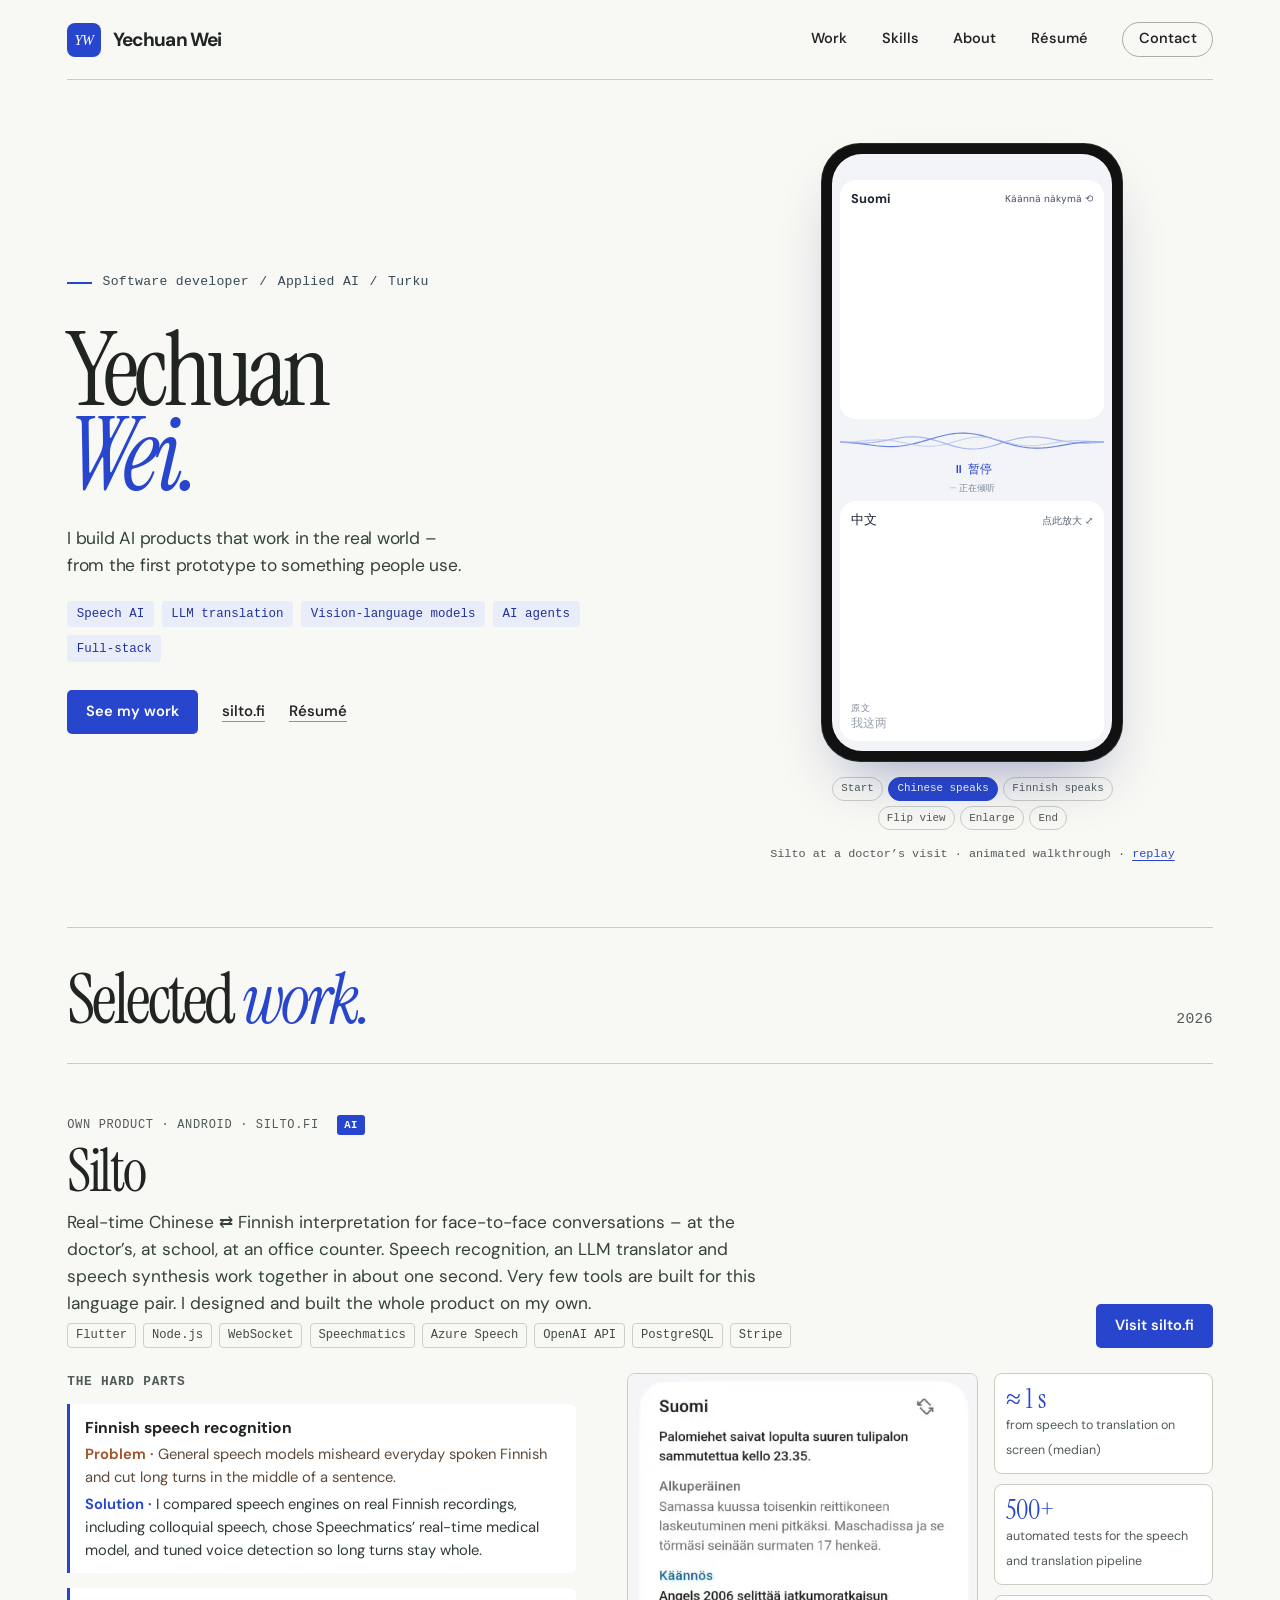
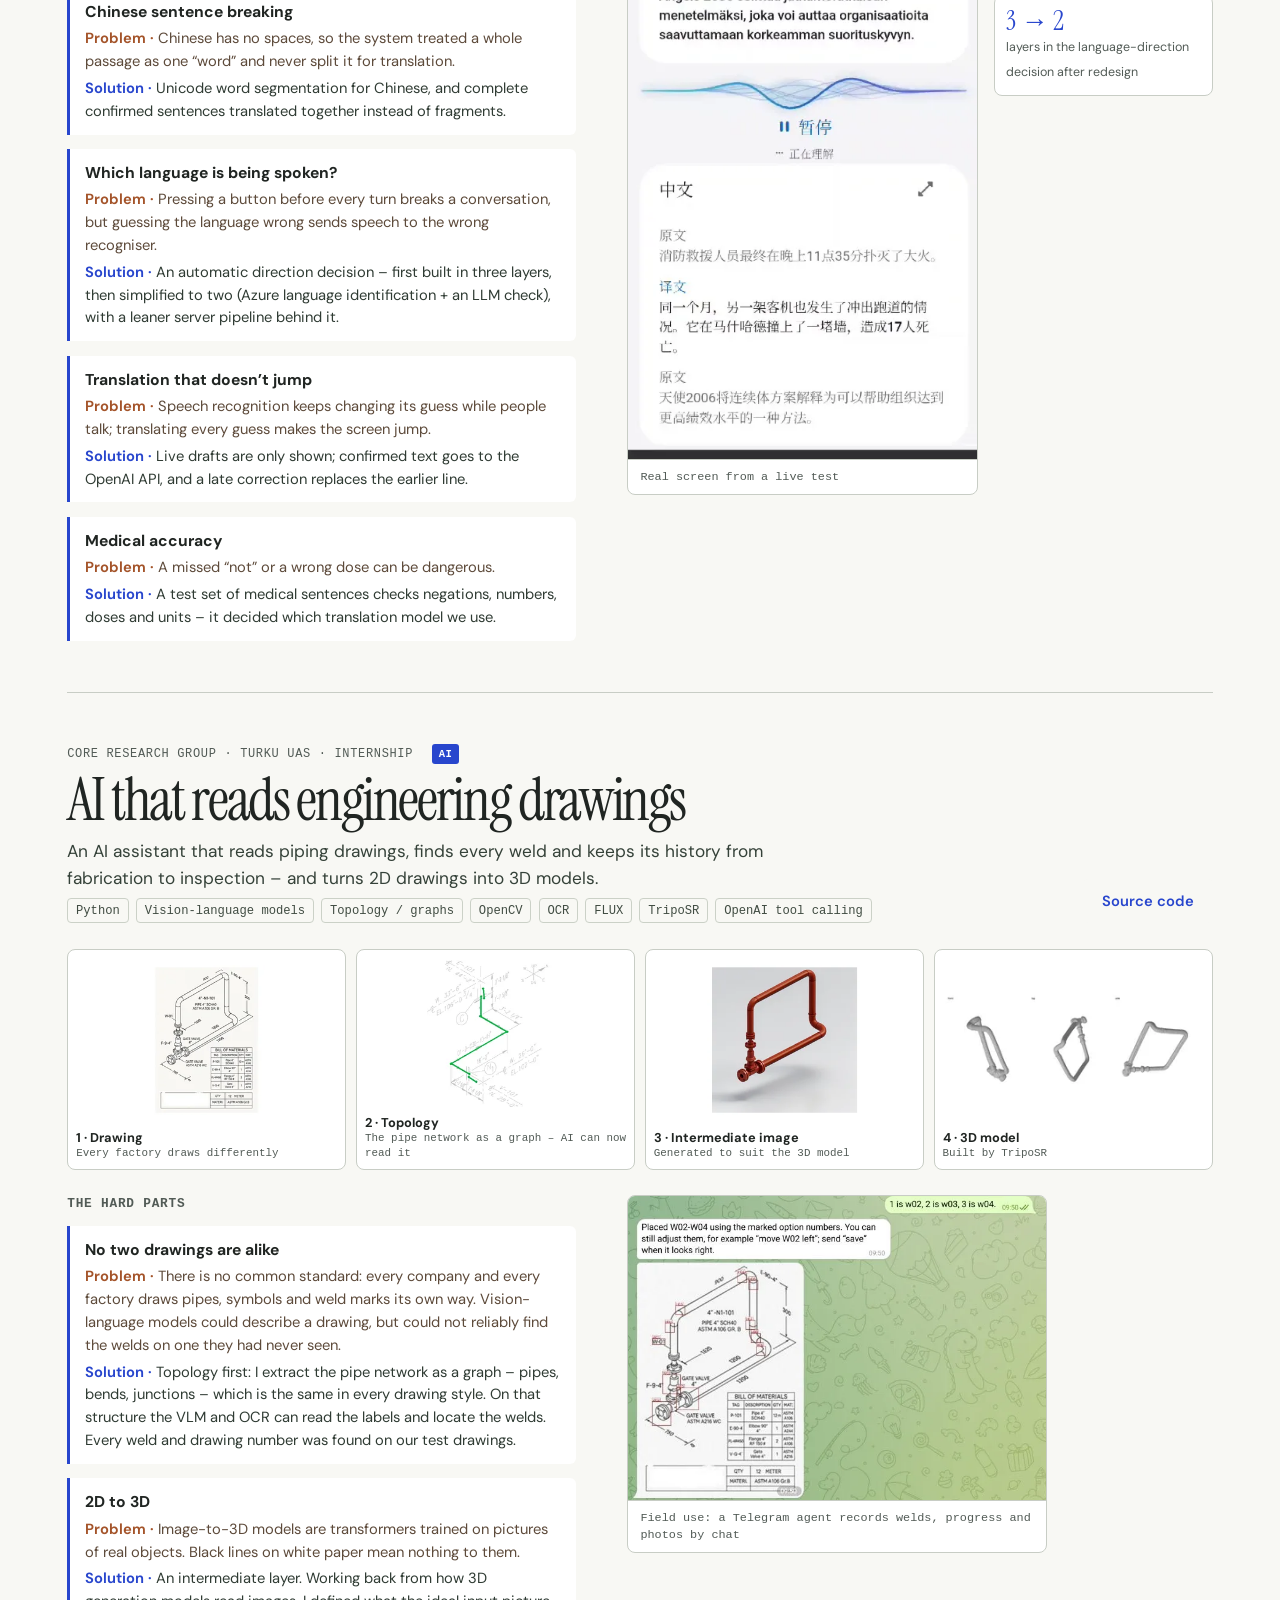
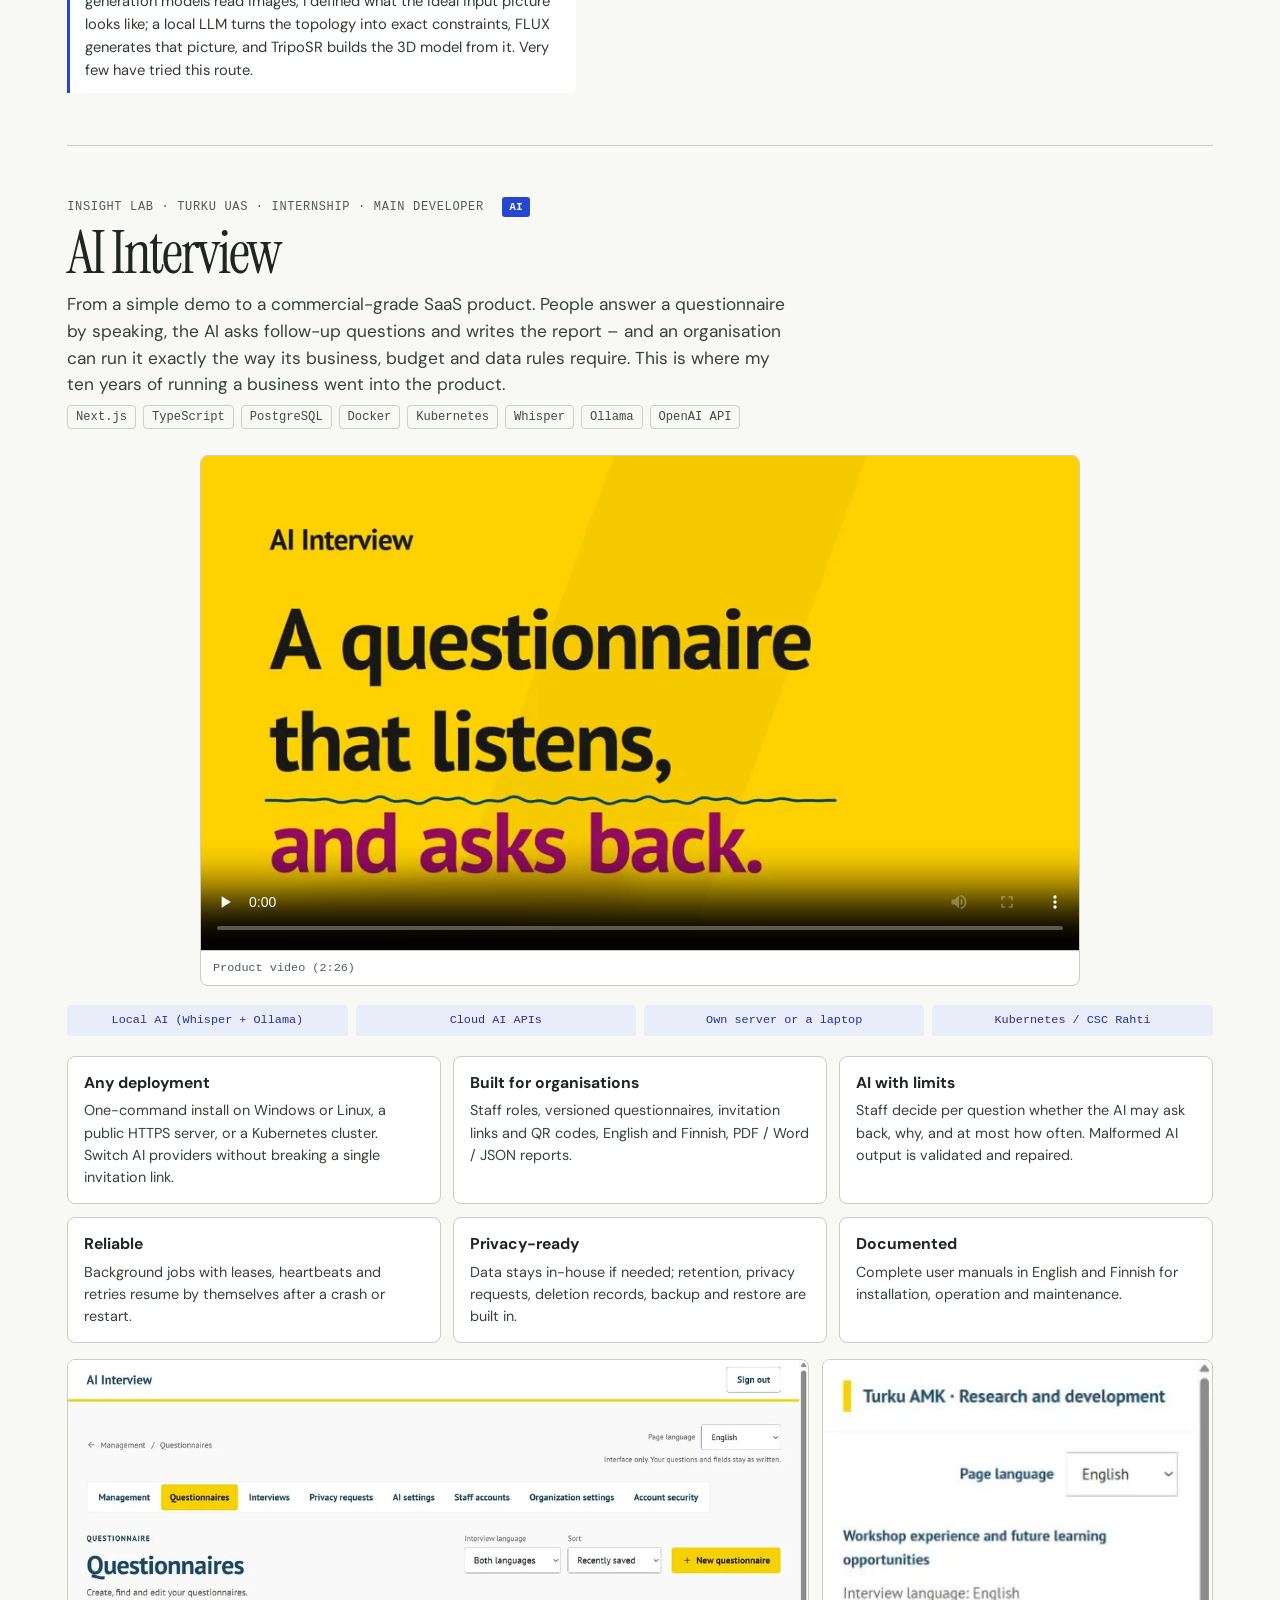
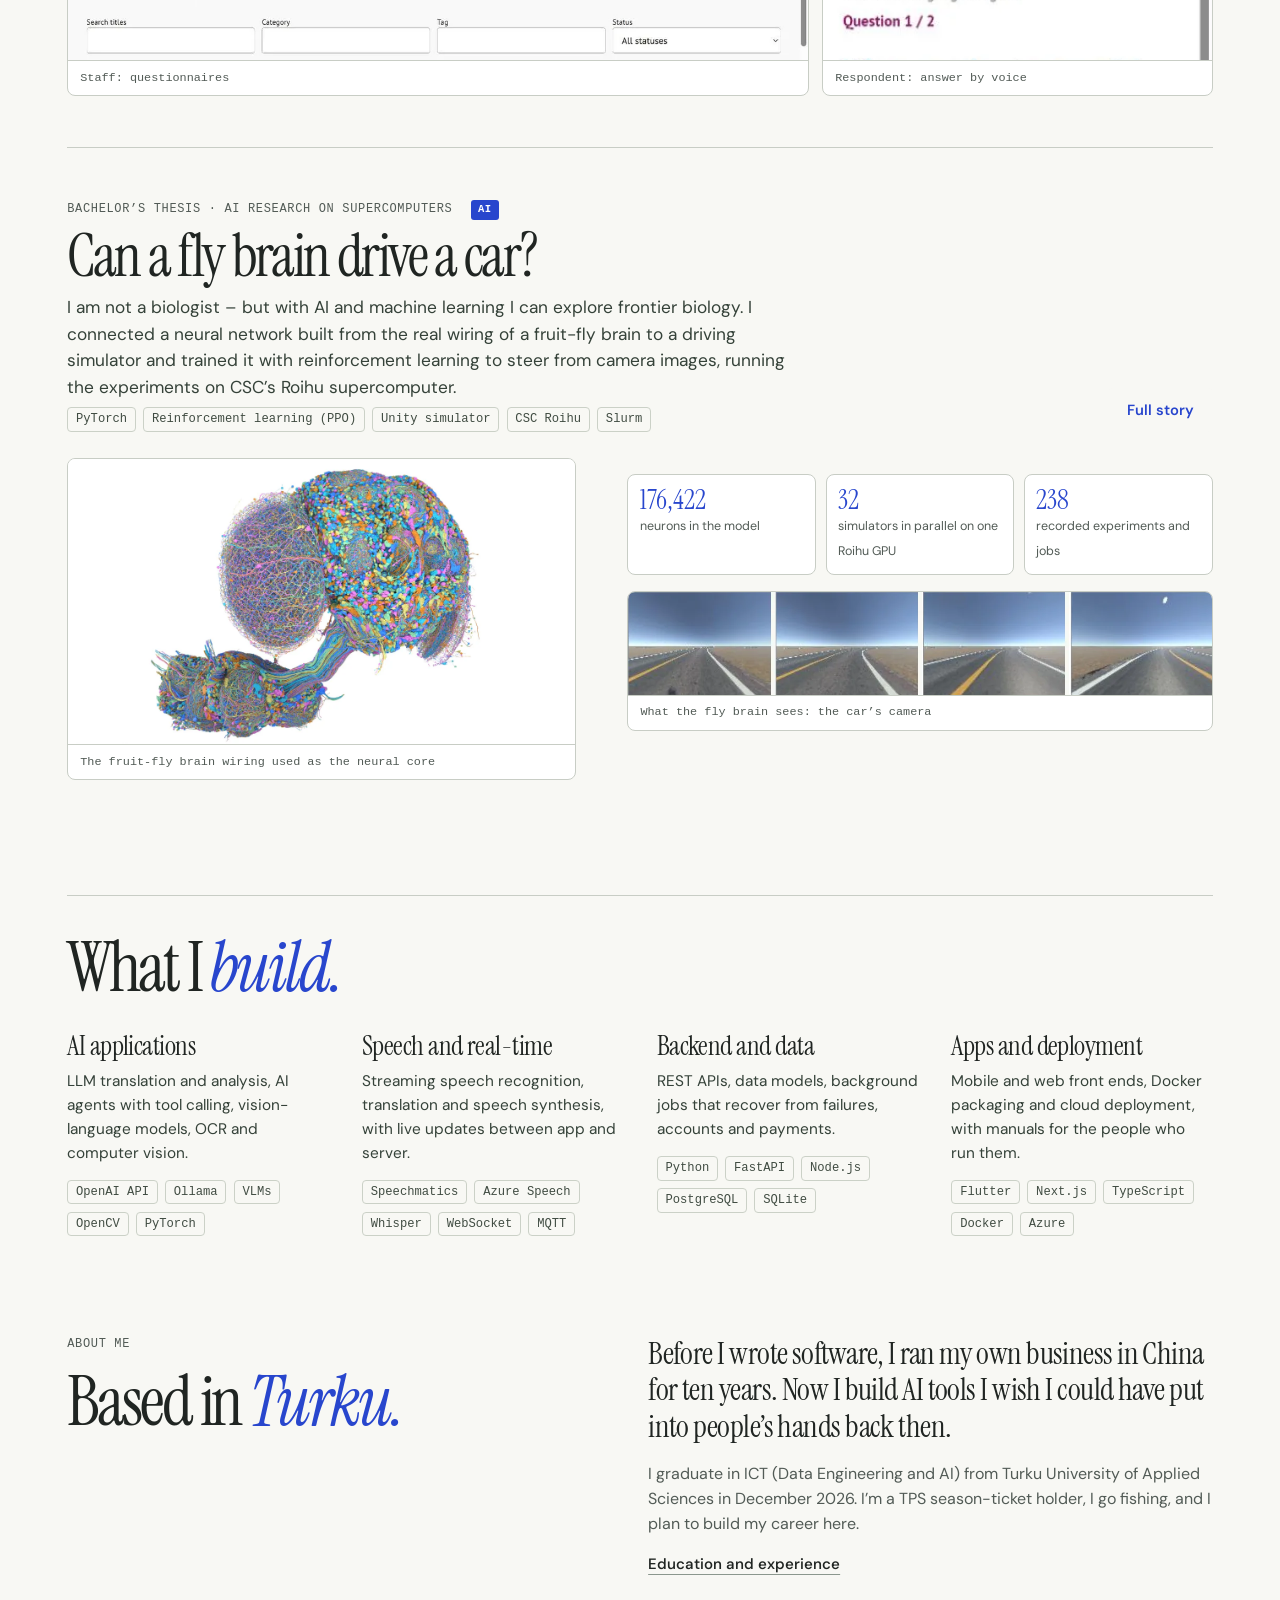
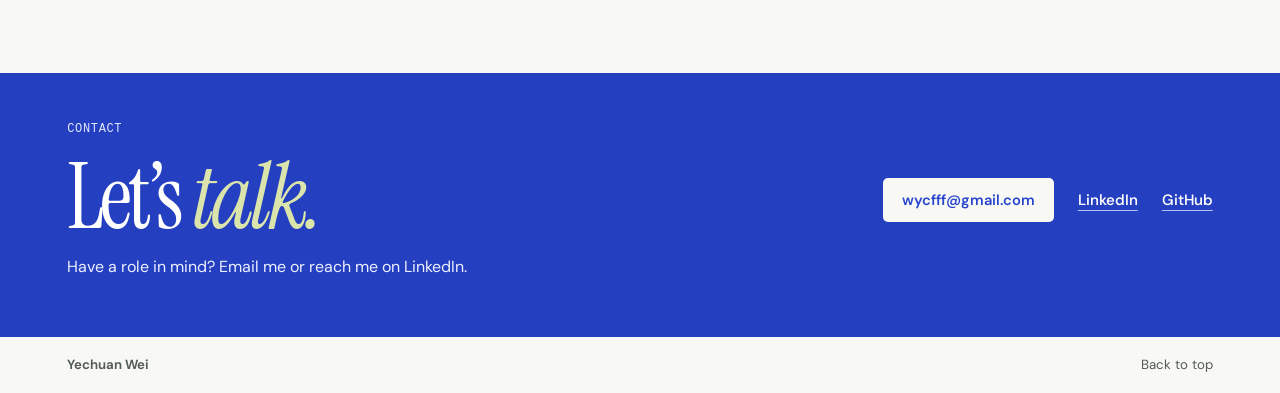
==== commit 412d489e: "Sharpen project stories and layout; real-app wave in Silto demo Explain why drawings need topology, " ====
--- a/index.html
+++ b/index.html
@@ -44,7 +44,7 @@
               <div class="idle">Odotetaan puhetta</div>
             </section>
             <div class="mid">
-              <div class="wave" aria-hidden="true"><i></i><i></i><i></i><i></i><i></i><i></i><i></i><i></i><i></i></div>
+              <svg class="wave" viewBox="0 0 260 40" preserveAspectRatio="none" aria-hidden="true"><path/><path/><path/></svg>
               <button class="main-btn" tabindex="-1">▶ 开始</button>
               <span class="status">点击开始</span>
             </div>
@@ -67,9 +67,9 @@
       <article class="case" id="silto">
         <div class="case-head">
           <div>
-            <p class="eyebrow micro">Independent product · Android · silto.fi <span class="tag-ai">AI</span></p>
+            <p class="eyebrow micro">Own product · Android · silto.fi <span class="tag-ai">AI</span></p>
             <h3>Silto</h3>
-            <p class="lede">Real-time Chinese ⇄ Finnish interpretation for face-to-face conversations – at the doctor’s, at school, at an office counter. AI listens, translates and speaks; nothing is stored. Very few tools are built for this language pair. I designed and built the whole product on my own.</p>
+            <p class="lede">Real-time Chinese ⇄ Finnish interpretation for face-to-face conversations – at the doctor’s, at school, at an office counter. Speech recognition, an LLM translator and speech synthesis work together in about one second. Very few tools are built for this language pair. I designed and built the whole product on my own.</p>
             <ul class="stack"><li>Flutter</li><li>Node.js</li><li>WebSocket</li><li>Speechmatics</li><li>Azure Speech</li><li>OpenAI API</li><li>PostgreSQL</li><li>Stripe</li></ul>
           </div>
           <a class="button primary" href="https://silto.fi">Visit silto.fi</a>
@@ -80,19 +80,17 @@
             <ol>
               <li><b>Finnish speech recognition</b><div class="p">General speech models misheard everyday spoken Finnish and cut long turns in the middle of a sentence.</div><div class="s">I compared speech engines on real Finnish recordings, including colloquial speech, chose Speechmatics’ real-time medical model, and tuned voice detection so long turns stay whole.</div></li>
               <li><b>Chinese sentence breaking</b><div class="p">Chinese has no spaces, so the system treated a whole passage as one “word” and never split it for translation.</div><div class="s">Unicode word segmentation for Chinese, and complete confirmed sentences translated together instead of fragments.</div></li>
-              <li><b>Text that keeps jumping</b><div class="p">Speech recognition keeps changing its guess while people talk; translating every guess makes the screen jump and wastes AI calls.</div><div class="s">Live drafts are only shown; confirmed text goes to the OpenAI API for translation, and a late correction replaces the earlier line.</div></li>
-              <li><b>Medical accuracy</b><div class="p">A missed “not” or a wrong dose can be dangerous.</div><div class="s">A test set of medical sentences that checks negations, numbers, doses and units – used to choose the translation model.</div></li>
-              <li><b>Who is speaking?</b><div class="p">Pressing a button before every turn breaks the conversation.</div><div class="s">Automatic Chinese / Finnish detection picks the direction for each turn.</div></li>
+              <li><b>Which language is being spoken?</b><div class="p">Pressing a button before every turn breaks a conversation, but guessing the language wrong sends speech to the wrong recogniser.</div><div class="s">An automatic direction decision – first built in three layers, then simplified to two (Azure language identification + an LLM check), with a leaner server pipeline behind it.</div></li>
+              <li><b>Translation that doesn’t jump</b><div class="p">Speech recognition keeps changing its guess while people talk; translating every guess makes the screen jump.</div><div class="s">Live drafts are only shown; confirmed text goes to the OpenAI API, and a late correction replaces the earlier line.</div></li>
+              <li><b>Medical accuracy</b><div class="p">A missed “not” or a wrong dose can be dangerous.</div><div class="s">A test set of medical sentences checks negations, numbers, doses and units – it decided which translation model we use.</div></li>
             </ol>
           </div>
           <div class="two">
             <figure class="shot"><img src="assets/silto-real.webp" width="448" height="881" loading="lazy" alt="Silto during a live test: Finnish speech at the top, Chinese translation at the bottom."><figcaption>Real screen from a live test</figcaption></figure>
-            <div>
-              <div class="facts" style="grid-template-columns:1fr;margin-top:0">
-                <div><b>500+</b><span>automated tests for the speech and translation pipeline</span></div>
-                <div><b>2</b><span>speech engines: Finnish and Chinese</span></div>
-                <div><b>0</b><span>recordings kept after a conversation</span></div>
-              </div>
+            <div class="facts" style="grid-template-columns:1fr;margin-top:0">
+              <div><b>≈ 1 s</b><span>from speech to translation on screen (median)</span></div>
+              <div><b>500+</b><span>automated tests for the speech and translation pipeline</span></div>
+              <div><b>3 → 2</b><span>layers in the language-direction decision after redesign</span></div>
             </div>
           </div>
         </div>
@@ -104,29 +102,27 @@
           <div>
             <p class="eyebrow micro">CoRe research group · Turku UAS · internship <span class="tag-ai">AI</span></p>
             <h3>AI that reads engineering drawings</h3>
-            <p class="lede">An assistant that reads piping drawings, finds every weld and keeps its history from fabrication to inspection – and turns 2D drawings into 3D models through an AI-generated intermediate layer.</p>
-            <ul class="stack"><li>Python</li><li>Vision-language models</li><li>OpenCV</li><li>OCR</li><li>OpenAI tool calling</li><li>FLUX</li><li>TripoSR</li><li>Telegram</li><li>SQLite</li></ul>
+            <p class="lede">An AI assistant that reads piping drawings, finds every weld and keeps its history from fabrication to inspection – and turns 2D drawings into 3D models.</p>
+            <ul class="stack"><li>Python</li><li>Vision-language models</li><li>Topology / graphs</li><li>OpenCV</li><li>OCR</li><li>FLUX</li><li>TripoSR</li><li>OpenAI tool calling</li></ul>
           </div>
           <a class="button" href="https://github.com/wycffff/Weld_map_understanding_and_weld_traceability_assistant">Source code</a>
         </div>
         <div class="pipeline">
-          <figure><div class="img"><img src="assets/weld-1-drawing.webp" alt="Isometric piping drawing." loading="lazy"></div><figcaption><b>1 · Drawing</b>A photo of an isometric pipe drawing</figcaption></figure>
-          <figure><div class="img"><img src="assets/weld-2-topology.webp" alt="Pipe route extracted and highlighted on the drawing." loading="lazy"></div><figcaption><b>2 · Topology</b>The pipe network extracted as a graph</figcaption></figure>
-          <figure><div class="img"><img src="assets/weld-4-intermediate.webp" alt="AI-generated 3D-style image of the pipe." loading="lazy"></div><figcaption><b>3 · AI intermediate</b>LLM constraints + FLUX render a real-looking pipe</figcaption></figure>
-          <figure><div class="img"><img src="assets/weld-5-mesh.webp" alt="3D mesh previews of the pipe." loading="lazy"></div><figcaption><b>4 · 3D model</b>TripoSR builds the mesh</figcaption></figure>
+          <figure><div class="img"><img src="assets/weld-1-drawing.webp" alt="Isometric piping drawing." loading="lazy"></div><figcaption><b>1 · Drawing</b>Every factory draws differently</figcaption></figure>
+          <figure><div class="img"><img src="assets/weld-2-topology.webp" alt="Pipe route extracted and highlighted on the drawing." loading="lazy"></div><figcaption><b>2 · Topology</b>The pipe network as a graph – AI can now read it</figcaption></figure>
+          <figure><div class="img"><img src="assets/weld-4-intermediate.webp" alt="AI-generated 3D-style image of the pipe." loading="lazy"></div><figcaption><b>3 · Intermediate image</b>Generated to suit the 3D model</figcaption></figure>
+          <figure><div class="img"><img src="assets/weld-5-mesh.webp" alt="3D mesh previews of the pipe." loading="lazy"></div><figcaption><b>4 · 3D model</b>Built by TripoSR</figcaption></figure>
         </div>
         <div class="case-grid" style="margin-top:1.6rem">
           <div class="hard">
             <h4>The hard parts</h4>
             <ol>
-              <li><b>AI saw the drawing, but not where the welds were</b><div class="p">Vision-language models understood the drawings, but put weld boxes in the wrong place – even the strongest cloud model missed welds in focused tests.</div><div class="s">Topology + VLM: the pipe network is extracted as a graph to locate the welds, while the VLM and OCR read the labels and double-check. On our test drawings it found every weld and every drawing number.</div></li>
-              <li><b>2D lines don’t become 3D</b><div class="p">Image-to-3D models fail on thin black-and-white line drawings.</div><div class="s">An intermediate layer: the extracted topology is turned by a local LLM into structured constraints, FLUX renders a realistic pipe image, and TripoSR builds the 3D model. Very few have tried this route.</div></li>
-              <li><b>Workers are on site, not at a desk</b><div class="p">A desktop tool is useless on the shipyard floor.</div><div class="s">A Telegram agent with OpenAI tool calling: send a photo, confirm the welds, report progress and inspections by chat, and ask who welded a joint and when.</div></li>
+              <li><b>No two drawings are alike</b><div class="p">There is no common standard: every company and every factory draws pipes, symbols and weld marks its own way. Vision-language models could describe a drawing, but could not reliably find the welds on one they had never seen.</div><div class="s">Topology first: I extract the pipe network as a graph – pipes, bends, junctions – which is the same in every drawing style. On that structure the VLM and OCR can read the labels and locate the welds. Every weld and drawing number was found on our test drawings.</div></li>
+              <li><b>2D to 3D</b><div class="p">Image-to-3D models are transformers trained on pictures of real objects. Black lines on white paper mean nothing to them.</div><div class="s">An intermediate layer. Working back from how 3D generation models read images, I defined what the ideal input picture looks like; a local LLM turns the topology into exact constraints, FLUX generates that picture, and TripoSR builds the 3D model from it. Very few have tried this route.</div></li>
             </ol>
           </div>
-          <div class="shots">
-            <figure class="shot"><img src="assets/weld-3-telegram.webp" width="680" height="495" loading="lazy" alt="Telegram agent placing welds W02 to W04 on a drawing."><figcaption>The Telegram agent marks the welds it found</figcaption></figure>
-            <figure class="shot"><img src="assets/weld-trace.webp" width="670" height="240" loading="lazy" alt="Telegram agent answering who welded W03."><figcaption>Traceability by chat: “Who made W03?”</figcaption></figure>
+          <div>
+            <figure class="shot small-shot"><img src="assets/weld-3-telegram.webp" width="680" height="495" loading="lazy" alt="Telegram agent placing welds on a drawing."><figcaption>Field use: a Telegram agent records welds, progress and photos by chat</figcaption></figure>
           </div>
         </div>
       </article>
@@ -137,27 +133,23 @@
           <div>
             <p class="eyebrow micro">INSIGHT Lab · Turku UAS · internship · main developer <span class="tag-ai">AI</span></p>
             <h3>AI Interview</h3>
-            <p class="lede">A questionnaire that listens and asks back. People answer by speaking; the AI decides whether a follow-up question is needed, extracts structured answers and writes the report. A complete product that an organisation runs on its own server.</p>
-            <ul class="stack"><li>Next.js</li><li>TypeScript</li><li>PostgreSQL</li><li>Docker</li><li>Whisper</li><li>Ollama</li><li>OpenAI API</li></ul>
+            <p class="lede">From a simple demo to a commercial-grade SaaS product. People answer a questionnaire by speaking, the AI asks follow-up questions and writes the report – and an organisation can run it exactly the way its business, budget and data rules require. This is where my ten years of running a business went into the product.</p>
+            <ul class="stack"><li>Next.js</li><li>TypeScript</li><li>PostgreSQL</li><li>Docker</li><li>Kubernetes</li><li>Whisper</li><li>Ollama</li><li>OpenAI API</li></ul>
           </div>
         </div>
-        <div class="case-grid">
-          <div class="hard">
-            <h4>The hard parts</h4>
-            <ol>
-              <li><b>An AI that asks too much</b><div class="p">Endless follow-up questions annoy people.</div><div class="s">Staff set a purpose and a limit of one or two follow-ups per question; the AI only asks back within those limits.</div></li>
-              <li><b>Broken AI output</b><div class="p">Language models sometimes return malformed answers.</div><div class="s">Output is validated and repaired once; a valid answer is never lost if a follow-up fails.</div></li>
-              <li><b>Jobs that die halfway</b><div class="p">Speech and AI processing can crash in the middle.</div><div class="s">Database-backed jobs with leases, heartbeats and retries resume by themselves.</div></li>
-              <li><b>Data that must stay inside</b><div class="p">Some organisations cannot send interviews to the cloud.</div><div class="s">Local Whisper and Ollama, switchable to cloud APIs, installed with one command.</div></li>
-            </ol>
-          </div>
-          <div class="shots">
-            <figure class="shot"><video src="assets/ai-interview-promo.mp4" poster="assets/interview-poster.webp" controls preload="none" playsinline></video><figcaption>Product video (2:26)</figcaption></figure>
-            <div class="two">
-              <figure class="shot"><img src="assets/interview-admin.webp" width="1100" height="619" loading="lazy" alt="AI Interview staff view with published questionnaires."><figcaption>Staff: questionnaires</figcaption></figure>
-              <figure class="shot"><img src="assets/interview-mobile.webp" width="375" height="811" loading="lazy" alt="AI Interview on a phone: the respondent answers by voice."><figcaption>Respondent: answer by voice</figcaption></figure>
-            </div>
-          </div>
+        <figure class="shot wide-video"><video src="assets/ai-interview-promo.mp4" poster="assets/interview-poster.webp" controls preload="none" playsinline></video><figcaption>Product video (2:26)</figcaption></figure>
+        <div class="deploy"><span>Local AI (Whisper + Ollama)</span><span>Cloud AI APIs</span><span>Own server or a laptop</span><span>Kubernetes / CSC Rahti</span></div>
+        <div class="cap-grid">
+          <div><b>Any deployment</b><p>One-command install on Windows or Linux, a public HTTPS server, or a Kubernetes cluster. Switch AI providers without breaking a single invitation link.</p></div>
+          <div><b>Built for organisations</b><p>Staff roles, versioned questionnaires, invitation links and QR codes, English and Finnish, PDF / Word / JSON reports.</p></div>
+          <div><b>AI with limits</b><p>Staff decide per question whether the AI may ask back, why, and at most how often. Malformed AI output is validated and repaired.</p></div>
+          <div><b>Reliable</b><p>Background jobs with leases, heartbeats and retries resume by themselves after a crash or restart.</p></div>
+          <div><b>Privacy-ready</b><p>Data stays in-house if needed; retention, privacy requests, deletion records, backup and restore are built in.</p></div>
+          <div><b>Documented</b><p>Complete user manuals in English and Finnish for installation, operation and maintenance.</p></div>
+        </div>
+        <div class="mini-shots">
+          <figure class="shot"><img src="assets/interview-admin.webp" width="1100" height="619" loading="lazy" alt="AI Interview staff view with published questionnaires."><figcaption>Staff: questionnaires</figcaption></figure>
+          <figure class="shot"><img src="assets/interview-mobile.webp" width="375" height="811" loading="lazy" alt="AI Interview on a phone: the respondent answers by voice."><figcaption>Respondent: answer by voice</figcaption></figure>
         </div>
       </article>
 
@@ -165,22 +157,22 @@
       <article class="case" id="thesis">
         <div class="case-head">
           <div>
-            <p class="eyebrow micro">Bachelor’s thesis · AI research <span class="tag-ai">AI</span></p>
+            <p class="eyebrow micro">Bachelor’s thesis · AI research on supercomputers <span class="tag-ai">AI</span></p>
             <h3>Can a fly brain drive a car?</h3>
-            <p class="lede">I connected a neural network built from the real wiring of a fruit-fly brain to a driving simulator and trained it with reinforcement learning to steer from camera images. Every run is recorded and can be replayed.</p>
-            <ul class="stack"><li>PyTorch</li><li>Reinforcement learning (PPO)</li><li>Driving simulator</li><li>CSC supercomputers</li></ul>
+            <p class="lede">I am not a biologist – but with AI and machine learning I can explore frontier biology. I connected a neural network built from the real wiring of a fruit-fly brain to a driving simulator and trained it with reinforcement learning to steer from camera images, running the experiments on CSC’s Roihu supercomputer.</p>
+            <ul class="stack"><li>PyTorch</li><li>Reinforcement learning (PPO)</li><li>Unity simulator</li><li>CSC Roihu</li><li>Slurm</li></ul>
           </div>
           <a class="button" href="https://wycffff.github.io/fly-connectome-driving/">Full story</a>
         </div>
         <div class="case-grid">
-          <figure class="shot"><img src="assets/thesis-film.webp" width="1100" height="618" loading="lazy" alt="Can a fly brain drive a car? Neurons over a road."><figcaption>Fly connectome × simulated car</figcaption></figure>
+          <figure class="shot"><img src="assets/thesis-brain.webp" width="1200" height="675" loading="lazy" alt="Rendering of the fruit-fly brain connectome."><figcaption>The fruit-fly brain wiring used as the neural core</figcaption></figure>
           <div>
             <div class="facts">
               <div><b>176,422</b><span>neurons in the model</span></div>
-              <div><b>6.3 M</b><span>connections between them</span></div>
-              <div><b>160×120</b><span>camera image as input</span></div>
+              <div><b>32</b><span>simulators in parallel on one Roihu GPU</span></div>
+              <div><b>238</b><span>recorded experiments and jobs</span></div>
             </div>
-            <figure class="shot" style="margin-top:1rem"><img src="assets/thesis-flow.webp" width="900" height="756" loading="lazy" alt="Signal flow from camera to fly neurons to steering."><figcaption>From camera to neurons to steering</figcaption></figure>
+            <figure class="shot" style="margin-top:1rem"><img src="assets/thesis-road.webp" width="1112" height="196" loading="lazy" alt="Camera frames from the simulated car."><figcaption>What the fly brain sees: the car’s camera</figcaption></figure>
           </div>
         </div>
       </article>
--- a/assets/v2.css
+++ b/assets/v2.css
@@ -89,3 +89,23 @@
   .hero-v2 h1{font-size:clamp(3.6rem,17vw,5rem)}
   .facts{grid-template-columns:1fr}
 }
+/* real-app style wave line */
+svg.wave{width:100%;height:34px;display:block}
+svg.wave path{fill:none;stroke:#5b74e0;stroke-width:1.4;opacity:.9}
+svg.wave path:nth-child(2){stroke:#8fa2ee;opacity:.75}
+svg.wave path:nth-child(3){stroke:#b9c5f4;opacity:.7}
+.mid{padding:0}
+/* v3 layout helpers */
+.cap-grid{display:grid;grid-template-columns:repeat(3,1fr);gap:.8rem;margin-top:1.2rem}
+.cap-grid div{background:#fff;border:1px solid var(--rule);border-radius:8px;padding:.9rem 1rem}
+.cap-grid b{display:block;font-size:.98rem;margin-bottom:.25rem}
+.cap-grid p{margin:0;font-size:.9rem;color:#354239}
+.deploy{display:grid;grid-template-columns:repeat(4,1fr);gap:.5rem;margin-top:1rem}
+.deploy span{font:500 .74rem/1.3 var(--mono);background:#e9ecf9;color:#22339a;border-radius:4px;padding:.5rem;text-align:center}
+.mini-shots{display:grid;grid-template-columns:2fr 1fr;gap:.8rem;margin-top:1rem;align-items:start}
+.small-shot{max-width:420px}
+.wide-video{margin-bottom:1.2rem}
+@media (max-width:900px){.cap-grid{grid-template-columns:1fr}.deploy{grid-template-columns:1fr 1fr}.mini-shots{grid-template-columns:1fr}}
+.wide-video{max-width:880px;margin-inline:auto}
+.mini-shots{grid-template-columns:1.9fr 1fr}
+.mini-shots img{height:300px;object-fit:cover;object-position:top}
